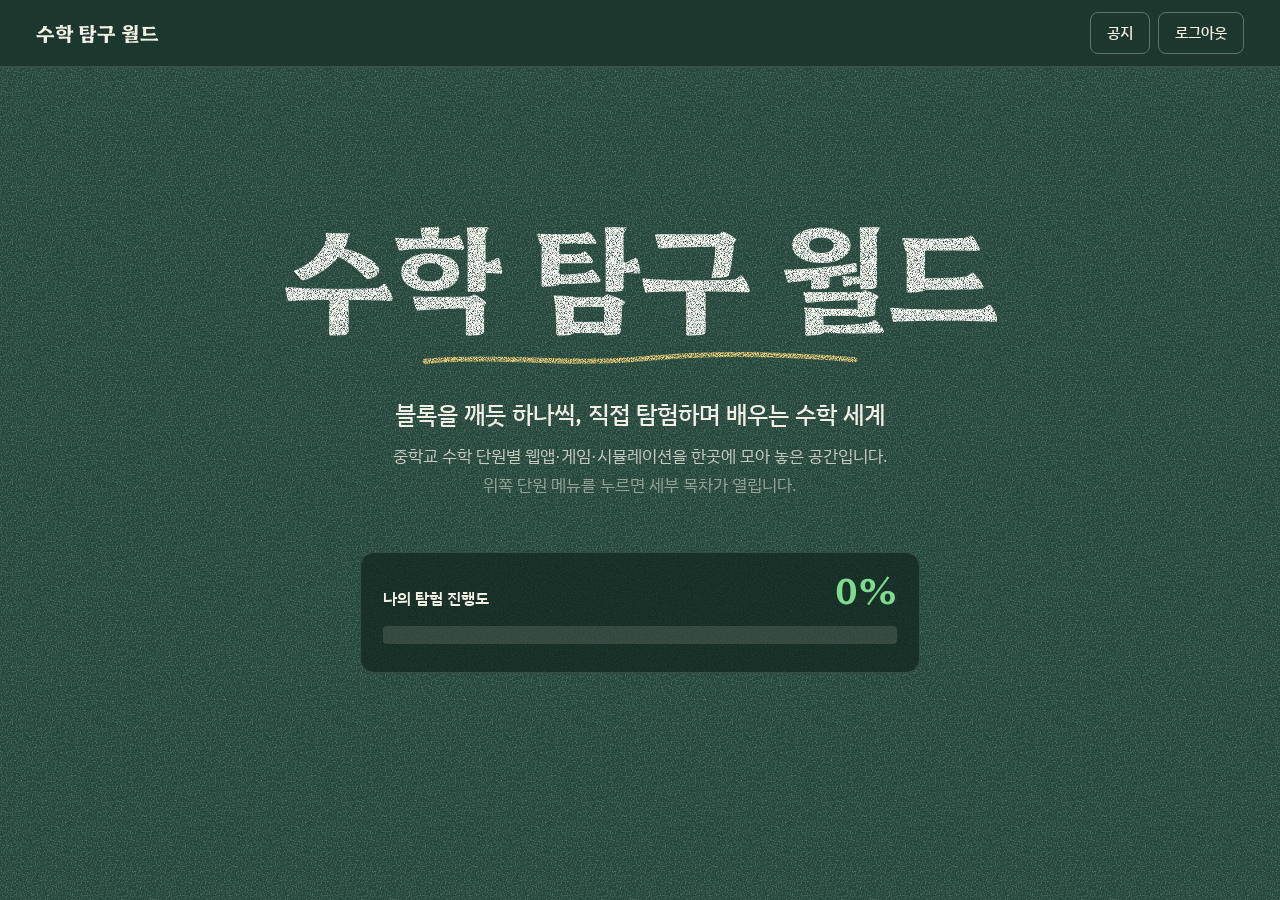
==== world.html @ f381d5e5 "Add files via upload" ====
<!DOCTYPE html>
<html lang="ko">
<head>
<meta charset="utf-8">
<meta name="viewport" content="width=device-width, initial-scale=1, viewport-fit=cover">
<meta name="theme-color" content="#1B372E">
<title>수학 탐구 월드</title>
<link rel="icon" href="data:image/svg+xml,%3Csvg xmlns='http://www.w3.org/2000/svg' viewBox='0 0 64 64'%3E%3Crect width='64' height='64' rx='12' fill='%2325473B'/%3E%3Ctext x='32' y='46' font-size='40' text-anchor='middle' fill='%23F2F0E6' font-family='Georgia,serif'%3E%CE%A3%3C/text%3E%3C/svg%3E">
<link rel="preconnect" href="https://fonts.googleapis.com">
<link rel="preconnect" href="https://fonts.gstatic.com" crossorigin>
<link rel="stylesheet" href="https://fonts.googleapis.com/css2?family=Caveat:wght@600&family=Hahmlet:wght@700&family=IBM+Plex+Sans+KR:wght@400;500;600&display=swap">
<link rel="stylesheet" href="style.css">
<script src="config.js"></script>
<script src="data.js"></script>
<script src="common.js"></script>
<script>if (!EMW.getSession()) location.replace('index.html');</script>
</head>
<body>
<div class="chalk-layer" id="chalkLayer" aria-hidden="true"></div>

<div class="top" id="top">
  <header class="topbar">
    <a class="brand" id="brand" href="world.html">수학 탐구 월드</a>
    <div class="topbar-tools">
      <div class="grade-switch" id="gradeSwitch" role="group" aria-label="학년 바꾸기" hidden>
        <button type="button" data-grade="1">1학년</button>
        <button type="button" data-grade="2">2학년</button>
        <button type="button" data-grade="3">3학년</button>
      </div>
      <span class="user-chip" id="userChip"></span>
      <button type="button" class="btn-line" id="noticeBtn">공지</button>
      <button type="button" class="btn-line" id="logoutBtn">로그아웃</button>
    </div>
  </header>
  <nav class="unit-nav" id="unitNav" aria-label="단원"></nav>
  <section class="unit-panel" id="unitPanel" aria-label="단원 활동" hidden></section>
</div>
<div class="scrim" id="scrim" hidden></div>

<main class="hero">
  <h1 class="chalk-title">수학 탐구 월드</h1>
  <svg class="chalk-underline" viewBox="0 0 520 28" aria-hidden="true" focusable="false">
    <defs>
      <filter id="chalkGrain" x="-2%" y="-80%" width="104%" height="260%">
        <feTurbulence type="fractalNoise" baseFrequency="0.9" numOctaves="2" seed="3" result="noise"/>
        <feColorMatrix in="noise" type="matrix" values="0 0 0 0 0  0 0 0 0 0  0 0 0 0 0  0 0 0 -2.6 1.9" result="mask"/>
        <feComposite in="SourceGraphic" in2="mask" operator="in"/>
      </filter>
    </defs>
    <path filter="url(#chalkGrain)" d="M6 17 C 92 9, 176 22, 262 14 S 432 8, 514 15"/>
  </svg>
  <p class="hero-lead">블록을 깨듯 하나씩, 직접 탐험하며 배우는 수학 세계</p>
  <p class="hero-text" id="heroText">중학교 수학 단원별 웹앱·게임·시뮬레이션을 한곳에 모아 놓은 공간입니다.</p>
  <p class="hero-text hero-hint">위쪽 단원 메뉴를 누르면 세부 목차가 열립니다.</p>

  <section class="progress" aria-labelledby="progressLabel">
    <div class="progress-head">
      <h2 class="progress-label" id="progressLabel">나의 탐험 진행도</h2>
      <span class="progress-pct" id="progressPct">0%</span>
    </div>
    <div class="progress-bar" id="progressBar" role="progressbar"
         aria-valuemin="0" aria-valuemax="100" aria-valuenow="0" aria-labelledby="progressLabel"></div>
    <p class="progress-note" id="progressNote"></p>
  </section>
</main>

<!-- 학생: 공지 -->
<div class="modal" id="noticeModal" hidden>
  <div class="modal-card" role="dialog" aria-modal="true" aria-labelledby="noticeModalTitle">
    <h2 class="modal-title" id="noticeModalTitle">공지사항</h2>
    <div class="modal-body" id="noticeList"></div>
    <button type="button" class="btn-primary" id="noticeOk">확인했어요</button>
  </div>
</div>

<!-- 선생님: 공지 관리 -->
<div class="modal" id="adminModal" hidden>
  <div class="modal-card modal-wide" role="dialog" aria-modal="true" aria-labelledby="adminModalTitle">
    <div class="modal-head">
      <h2 class="modal-title" id="adminModalTitle">공지 관리</h2>
      <button type="button" class="btn-line btn-small" id="adminClose">닫기</button>
    </div>
    <div class="modal-body">
      <form class="notice-form" id="noticeForm" novalidate>
        <div class="field">
          <label for="nTarget">보여 줄 학년</label>
          <select id="nTarget">
            <option value="0">전체 학년</option>
            <option value="1">1학년</option>
            <option value="2">2학년</option>
            <option value="3">3학년</option>
          </select>
        </div>
        <div class="field">
          <label for="nTitle">제목</label>
          <input id="nTitle" maxlength="100" autocomplete="off">
        </div>
        <div class="field">
          <label for="nContent">내용</label>
          <textarea id="nContent" rows="5" maxlength="3000"></textarea>
        </div>
        <p class="form-msg" id="adminMsg" role="status"></p>
        <button type="submit" class="btn-primary" id="nSubmit">공지 올리기</button>
      </form>
      <h3 class="admin-list-title">올린 공지</h3>
      <div id="adminList"></div>
    </div>
  </div>
</div>

<div class="toast" id="toast" role="status" hidden></div>
<div class="demo-banner" id="demoBanner" hidden></div>

<script>
(() => {
  const session = EMW.getSession();
  if (!session) return;

  const isTeacher = session.role === 'teacher';
  const DATA = typeof WORLD_DATA !== 'undefined' ? WORLD_DATA : null;
  const TARGET_LABEL = ['전체 학년', '1학년', '2학년', '3학년'];

  let grade = isTeacher ? EMW.getTeacherGrade() : (Number(session.grade) || 1);
  let used = new Set([].concat(session.used || [], EMW.getPending(session.id)));
  let notices = Array.isArray(session.notices) ? session.notices : [];
  let openIndex = -1;

  const $ = (id) => document.getElementById(id);
  const make = (tag, className, text) => {
    const n = document.createElement(tag);
    if (className) n.className = className;
    if (text != null) n.textContent = text;
    return n;
  };
  const els = {
    top: $('top'), brand: $('brand'), userChip: $('userChip'), gradeSwitch: $('gradeSwitch'),
    noticeBtn: $('noticeBtn'), logoutBtn: $('logoutBtn'), nav: $('unitNav'), panel: $('unitPanel'),
    scrim: $('scrim'), heroText: $('heroText'), progressLabel: $('progressLabel'),
    progressPct: $('progressPct'), progressBar: $('progressBar'), progressNote: $('progressNote'),
    noticeModal: $('noticeModal'), noticeList: $('noticeList'), noticeOk: $('noticeOk'),
    adminModal: $('adminModal'), adminClose: $('adminClose'), adminList: $('adminList'),
    noticeForm: $('noticeForm'), nTarget: $('nTarget'), nTitle: $('nTitle'),
    nContent: $('nContent'), nSubmit: $('nSubmit'), adminMsg: $('adminMsg'), toast: $('toast'),
  };

  EMW.drawChalk($('chalkLayer'));
  EMW.showDemoBanner($('demoBanner'));

  /* ---------- 데이터 ---------- */
  const units = () => (DATA && Array.isArray(DATA[grade]) ? DATA[grade] : []);
  const appsOf = (u) => (u && Array.isArray(u.apps) ? u.apps.filter((a) => a && a.id) : []);
  const allApps = () => units().reduce((list, u) => list.concat(appsOf(u)), []);
  const unitLabel = (i) => `${i + 1}단원`;

  function saveCache() {
    session.used = Array.from(used);
    session.notices = notices;
    EMW.setSession(session);
  }

  let toastTimer = 0;
  function toast(text) {
    els.toast.textContent = text;
    els.toast.hidden = false;
    clearTimeout(toastTimer);
    toastTimer = setTimeout(() => { els.toast.hidden = true; }, 4500);
  }

  function expire() {
    EMW.clearSession();
    location.replace('index.html?expired=1');
  }

  function measureTop() {
    document.documentElement.style.setProperty('--top-h', els.top.offsetHeight + 'px');
  }

  /* ---------- 상단 ---------- */
  function renderHeader() {
    const name = `중${grade} 수학 탐구 월드`;
    els.brand.textContent = name;
    document.title = name;
    els.heroText.textContent = `중학교 ${grade}학년 수학 단원별 웹앱·게임·시뮬레이션을 한곳에 모아 놓은 공간입니다.`;
    els.userChip.textContent = isTeacher ? '선생님' : session.id;
    els.noticeBtn.textContent = isTeacher ? '공지 관리' : '공지';
    els.gradeSwitch.hidden = !isTeacher;
    els.gradeSwitch.querySelectorAll('button').forEach((b) => {
      b.setAttribute('aria-pressed', String(Number(b.dataset.grade) === grade));
    });
  }

  function renderNav() {
    els.nav.textContent = '';
    units().forEach((u, i) => {
      const apps = appsOf(u);
      const done = apps.filter((a) => used.has(a.id)).length;
      const btn = make('button', 'unit-tab' + (i === openIndex ? ' is-open' : ''));
      btn.type = 'button';
      btn.dataset.index = String(i);
      btn.setAttribute('aria-expanded', String(i === openIndex));
      btn.setAttribute('aria-controls', 'unitPanel');
      if (u.name) btn.appendChild(make('span', 'unit-no', unitLabel(i)));
      btn.appendChild(make('span', 'unit-name', u.name || unitLabel(i)));

      let meta = '준비 중';
      let complete = false;
      if (apps.length && isTeacher) meta = `활동 ${apps.length}개`;
      else if (apps.length) {
        complete = done === apps.length;
        meta = complete ? `${apps.length}개 모두 완료` : `${apps.length}개 중 ${done}개`;
      }
      btn.appendChild(make('span', 'unit-meta' + (complete ? ' is-complete' : ''), meta));
      els.nav.appendChild(btn);
    });
  }

  /* ---------- 단원 패널 ---------- */
  function activityItem(app) {
    const li = make('li');
    const a = make('a', 'activity');
    a.href = app.url || '#';
    a.target = '_blank';
    a.rel = 'noopener';
    a.dataset.appId = app.id;
    if (app.type) a.appendChild(make('span', 'activity-type', app.type));
    a.appendChild(make('span', 'activity-title', app.title || '이름 없는 활동'));
    if (app.desc) a.appendChild(make('span', 'activity-desc', app.desc));
    const foot = make('span', 'activity-foot');
    foot.appendChild(make('span', 'activity-state'));
    foot.appendChild(make('span', 'activity-open', '↗'));
    foot.lastChild.setAttribute('aria-hidden', 'true');
    a.appendChild(foot);
    setActivityState(a, used.has(app.id));
    li.appendChild(a);
    return li;
  }

  function setActivityState(a, isUsed) {
    const on = isUsed && !isTeacher;
    a.classList.toggle('is-used', on);
    a.querySelector('.activity-state').textContent = on ? '✓ 해 봤어요' : '새 탭에서 열기';
  }

  function renderPanel() {
    const u = units()[openIndex];
    if (!u) { closePanel(); return; }
    els.panel.textContent = '';
    const inner = make('div', 'panel-inner');
    const head = make('div', 'panel-head');
    const titles = make('div');
    if (u.name) titles.appendChild(make('p', 'panel-no', unitLabel(openIndex)));
    titles.appendChild(make('h2', 'panel-title', u.name || unitLabel(openIndex)));
    head.appendChild(titles);
    const close = make('button', 'btn-line btn-small', '닫기');
    close.type = 'button';
    close.addEventListener('click', closePanel);
    head.appendChild(close);
    inner.appendChild(head);

    const apps = appsOf(u);
    if (apps.length) {
      const list = make('ul', 'activity-list');
      apps.forEach((app) => list.appendChild(activityItem(app)));
      inner.appendChild(list);
    } else {
      inner.appendChild(make('p', 'panel-empty', '이 단원의 활동은 준비하고 있어요.'));
    }
    els.panel.appendChild(inner);
  }

  function openPanel(i) {
    openIndex = i;
    renderPanel();
    els.panel.hidden = false;
    els.scrim.hidden = false;
    els.panel.classList.remove('is-entering');
    void els.panel.offsetWidth;
    els.panel.classList.add('is-entering');
    els.panel.scrollTop = 0;
    syncTabs();
    const tab = els.nav.querySelector(`[data-index="${i}"]`);
    if (tab && tab.scrollIntoView) tab.scrollIntoView({ block: 'nearest', inline: 'nearest' });
  }

  function closePanel() {
    openIndex = -1;
    els.panel.hidden = true;
    els.scrim.hidden = true;
    syncTabs();
  }

  function syncTabs() {
    els.nav.querySelectorAll('.unit-tab').forEach((b) => {
      const on = Number(b.dataset.index) === openIndex;
      b.classList.toggle('is-open', on);
      b.setAttribute('aria-expanded', String(on));
    });
  }

  els.nav.addEventListener('click', (e) => {
    const tab = e.target.closest('.unit-tab');
    if (!tab) return;
    const i = Number(tab.dataset.index);
    if (i === openIndex) closePanel();
    else openPanel(i);
  });
  els.scrim.addEventListener('click', closePanel);

  els.panel.addEventListener('click', (e) => {
    const a = e.target.closest('a.activity');
    if (!a) return;
    const href = a.getAttribute('href');
    if (!href || href === '#') { e.preventDefault(); toast('이 활동은 아직 주소가 없어요.'); return; }
    if (isTeacher) return;
    const id = a.dataset.appId;
    if (!id || used.has(id)) return;
    used.add(id);
    EMW.addPending(session.id, id);
    saveCache();
    setActivityState(a, true);   // 링크가 열리도록 카드는 그대로 두고 표시만 바꿔요
    renderNav();
    renderProgress();
    syncPending();
  });

  /* ---------- 진행도 ---------- */
  function renderProgress() {
    const apps = allApps();
    const total = apps.length;
    const done = isTeacher ? 0 : apps.filter((a) => used.has(a.id)).length;
    const pct = total ? Math.round((done / total) * 100) : 0;

    els.progressLabel.textContent = isTeacher ? `${grade}학년 활동` : '나의 탐험 진행도';
    els.progressPct.textContent = isTeacher ? `${total}개` : `${pct}%`;
    els.progressBar.setAttribute('aria-valuenow', String(pct));
    els.progressBar.setAttribute('aria-valuetext', `활동 ${total}개 중 ${done}개, ${pct}%`);

    let note;
    if (!total) note = '아직 등록된 활동이 없어요.';
    else if (isTeacher) note = '선생님 계정은 진행도를 기록하지 않아요.';
    else if (!done) note = `활동 ${total}개가 기다리고 있어요. 위쪽 단원 메뉴에서 시작해 보세요.`;
    else if (done === total) note = `활동 ${total}개를 모두 해 봤어요!`;
    else note = `활동 ${total}개 중 ${done}개를 해 봤어요.`;
    els.progressNote.textContent = note;

    renderBar(total, done, pct);
  }

  function renderBar(total, done, pct) {
    const bar = els.progressBar;
    const segmented = total > 0 && total <= 40;   // 활동이 40개 이하면 한 칸이 활동 하나
    bar.classList.toggle('is-segmented', segmented);

    let fresh = false;
    if (segmented) {
      if (bar.querySelectorAll('.seg').length !== total) {
        bar.textContent = '';
        for (let i = 0; i < total; i++) bar.appendChild(make('span', 'seg'));
        fresh = true;
      }
    } else if (!bar.querySelector('.fill')) {
      bar.textContent = '';
      bar.appendChild(make('span', 'fill'));
      fresh = true;
    }

    const apply = () => {
      if (segmented) {
        bar.querySelectorAll('.seg').forEach((s, i) => {
          s.style.transitionDelay = fresh ? `${i * 45}ms` : '0ms';
          s.classList.toggle('is-filled', i < done);
        });
      } else {
        bar.querySelector('.fill').style.width = pct + '%';
      }
    };
    if (fresh) requestAnimationFrame(() => requestAnimationFrame(apply));
    else apply();
  }

  /* ---------- 서버와 맞추기 ---------- */
  let syncing = false;
  async function syncPending() {
    if (isTeacher || syncing) return;
    const pending = EMW.getPending(session.id);
    if (!pending.length) return;
    syncing = true;
    const res = await EMW.api('markUsed', { id: session.id, token: session.token, appIds: pending });
    syncing = false;
    if (res.ok) {
      EMW.clearPending(session.id, pending);
      (res.used || []).forEach((x) => used.add(x));
      saveCache();
      if (EMW.getPending(session.id).length) syncPending();
    } else if (res.error === 'AUTH') {
      expire();
    } else {
      toast('진행도를 아직 저장하지 못했어요. 인터넷이 다시 연결되면 자동으로 저장해요.');
    }
  }

  async function refresh() {
    const res = await EMW.api('bootstrap', { id: session.id, token: session.token });
    if (res.ok) {
      used = new Set([].concat(res.used || [], EMW.getPending(session.id)));
      notices = res.notices || [];
      saveCache();
      renderAll();
      syncPending();
    } else if (res.error === 'AUTH') {
      expire();
    } else {
      toast(EMW.message(res.error));
    }
  }

  /* ---------- 공지 ---------- */
  function noticeItem(n, forTeacher) {
    const item = make('article', 'notice');
    const meta = make('p', 'notice-meta');
    meta.appendChild(make('span', null, n.date || ''));
    if (forTeacher) meta.appendChild(make('span', 'notice-target', TARGET_LABEL[Number(n.target) || 0]));
    item.appendChild(meta);
    item.appendChild(make('h3', 'notice-title', n.title || ''));
    if (n.content) item.appendChild(make('p', 'notice-content', n.content));
    if (forTeacher) {
      const del = make('button', 'btn-line btn-small btn-danger', '삭제');
      del.type = 'button';
      del.dataset.noticeId = n.id;
      item.appendChild(del);
    }
    return item;
  }

  function openModal(m) { m.hidden = false; }
  function closeModal(m) { m.hidden = true; }

  function openStudentNotices(auto) {
    const list = notices.filter((n) => !Number(n.target) || Number(n.target) === grade);
    if (auto && !list.length) return;
    els.noticeList.textContent = '';
    if (list.length) list.forEach((n) => els.noticeList.appendChild(noticeItem(n, false)));
    else els.noticeList.appendChild(make('p', 'modal-empty', '지금은 공지가 없어요.'));
    els.noticeList.scrollTop = 0;
    openModal(els.noticeModal);
    els.noticeOk.focus();
  }

  function renderAdminList() {
    els.adminList.textContent = '';
    if (!notices.length) {
      els.adminList.appendChild(make('p', 'modal-empty', '아직 올린 공지가 없어요.'));
      return;
    }
    notices.forEach((n) => els.adminList.appendChild(noticeItem(n, true)));
  }

  function setAdminMsg(text, kind) {
    els.adminMsg.textContent = text || '';
    els.adminMsg.className = 'form-msg' + (kind ? ' is-' + kind : '');
  }

  els.noticeBtn.addEventListener('click', () => {
    if (isTeacher) {
      setAdminMsg('');
      renderAdminList();
      openModal(els.adminModal);
    } else {
      openStudentNotices(false);
    }
  });
  els.noticeOk.addEventListener('click', () => closeModal(els.noticeModal));
  els.noticeModal.addEventListener('click', (e) => { if (e.target === els.noticeModal) closeModal(els.noticeModal); });
  els.adminClose.addEventListener('click', () => closeModal(els.adminModal));

  els.noticeForm.addEventListener('submit', async (e) => {
    e.preventDefault();
    const title = els.nTitle.value.trim();
    if (!title) { setAdminMsg(EMW.message('EMPTY_TITLE'), 'err'); els.nTitle.focus(); return; }
    els.nSubmit.disabled = true;
    els.nSubmit.textContent = '올리는 중…';
    const res = await EMW.api('addNotice', {
      id: session.id, token: session.token,
      target: Number(els.nTarget.value), title, content: els.nContent.value.trim(),
    });
    els.nSubmit.disabled = false;
    els.nSubmit.textContent = '공지 올리기';
    if (res.ok) {
      notices = res.notices || [];
      saveCache();
      els.noticeForm.reset();
      renderAdminList();
      setAdminMsg('공지를 올렸어요. 학생이 로그인하면 바로 보여요.', 'ok');
    } else if (res.error === 'AUTH' || res.error === 'FORBIDDEN') {
      expire();
    } else {
      setAdminMsg(EMW.message(res.error), 'err');
    }
  });

  els.adminList.addEventListener('click', async (e) => {
    const btn = e.target.closest('button[data-notice-id]');
    if (!btn || !confirm('이 공지를 삭제할까요?')) return;
    btn.disabled = true;
    const res = await EMW.api('deleteNotice', { id: session.id, token: session.token, noticeId: btn.dataset.noticeId });
    if (res.ok) {
      notices = res.notices || [];
      saveCache();
      renderAdminList();
      setAdminMsg('공지를 삭제했어요.', 'ok');
    } else if (res.error === 'AUTH' || res.error === 'FORBIDDEN') {
      expire();
    } else {
      btn.disabled = false;
      setAdminMsg(EMW.message(res.error), 'err');
    }
  });

  /* ---------- 학년 바꾸기(선생님), 로그아웃 ---------- */
  els.gradeSwitch.addEventListener('click', (e) => {
    const b = e.target.closest('button[data-grade]');
    if (!b) return;
    grade = Number(b.dataset.grade);
    EMW.setTeacherGrade(grade);
    closePanel();
    renderAll();
  });

  els.logoutBtn.addEventListener('click', () => {
    EMW.clearSession();
    location.replace('index.html');
  });

  document.addEventListener('keydown', (e) => {
    if (e.key !== 'Escape') return;
    if (!els.noticeModal.hidden) closeModal(els.noticeModal);
    else if (!els.adminModal.hidden) closeModal(els.adminModal);
    else if (openIndex >= 0) closePanel();
  });

  document.addEventListener('visibilitychange', () => {
    if (document.visibilityState === 'visible') syncPending();
  });

  /* ---------- 시작 ---------- */
  function renderAll() {
    renderHeader();
    renderNav();
    if (openIndex >= 0) renderPanel();
    renderProgress();
    measureTop();
  }

  renderAll();
  window.addEventListener('resize', measureTop);
  if (document.fonts && document.fonts.ready) document.fonts.ready.then(measureTop);

  if (!DATA) toast('data.js를 읽지 못했어요. 쉼표나 따옴표가 빠지지 않았는지 확인해 주세요.');

  if (EMW.takeFresh()) {
    if (!isTeacher) openStudentNotices(true);
    syncPending();
  } else {
    refresh();
  }
})();
</script>
</body>
</html>
---- style.css ----
/* ============================================================
   수학 탐구 월드 · 스타일
   ============================================================ */

:root {
  --board: #25473B;            /* 칠판 */
  --board-deep: #1B372E;       /* 상단 메뉴, 패널, 카드 */
  --board-line: rgba(242, 240, 230, 0.14);
  --board-line-strong: rgba(242, 240, 230, 0.32);
  --chalk: #F2F0E6;            /* 흰 분필 */
  --chalk-soft: rgba(242, 240, 230, 0.78);
  --chalk-faint: rgba(242, 240, 230, 0.52);
  --chalk-yellow: #F1D27A;     /* 노란 분필 */
  --chalk-green: #7EDC8F;      /* 진행도 */
  --chalk-red: #F4A794;
  --scrim: rgba(9, 22, 17, 0.62);

  --font-display: 'Hahmlet', 'Noto Serif KR', 'AppleMyungjo', serif;
  --font-ui: 'IBM Plex Sans KR', 'Apple SD Gothic Neo', 'Malgun Gothic', system-ui, sans-serif;
  --font-chalk: 'Caveat', 'Bradley Hand', 'Segoe Print', cursive;

  --pad-x: clamp(16px, 3vw, 36px);
  --top-h: 140px;

  /* 칠판의 분필 가루 */
  --board-dust: url("data:image/svg+xml,%3Csvg xmlns='http://www.w3.org/2000/svg' width='240' height='240'%3E%3Cfilter id='n'%3E%3CfeTurbulence type='fractalNoise' baseFrequency='0.8' numOctaves='3' stitchTiles='stitch'/%3E%3CfeColorMatrix values='0 0 0 0 1 0 0 0 0 1 0 0 0 0 1 0 0 0 0.55 -0.24'/%3E%3C/filter%3E%3Crect width='240' height='240' filter='url(%23n)'/%3E%3C/svg%3E");
  /* 분필 글씨의 거친 결 */
  --chalk-grain: url("data:image/svg+xml,%3Csvg xmlns='http://www.w3.org/2000/svg' width='260' height='260'%3E%3Cfilter id='g'%3E%3CfeTurbulence type='fractalNoise' baseFrequency='1.25' numOctaves='2' seed='4' stitchTiles='stitch'/%3E%3CfeColorMatrix values='0 0 0 0 0.95 0 0 0 0 0.94 0 0 0 0 0.9 0 0 0 -3.4 2.55'/%3E%3C/filter%3E%3Crect width='260' height='260' filter='url(%23g)'/%3E%3C/svg%3E");

  color-scheme: dark;
}

*, *::before, *::after { box-sizing: border-box; }

html { -webkit-text-size-adjust: 100%; }

body {
  margin: 0;
  min-height: 100vh;
  min-height: 100dvh;
  background-color: var(--board);
  color: var(--chalk);
  font-family: var(--font-ui);
  font-size: 16px;
  line-height: 1.6;
  -webkit-font-smoothing: antialiased;
  -webkit-tap-highlight-color: transparent;
  overflow-x: hidden;
}

button, input, select, textarea { font: inherit; color: inherit; }
button { cursor: pointer; }
[hidden] { display: none !important; }

:focus-visible {
  outline: 2px solid var(--chalk-yellow);
  outline-offset: 2px;
}

/* ---------- 칠판 배경 ---------- */
.chalk-layer {
  position: fixed;
  top: 0; right: 0; bottom: 0; left: 0;
  z-index: 0;
  overflow: hidden;
  pointer-events: none;
  background-image: var(--board-dust);
  background-size: 240px 240px;
}

.chalk-sym {
  position: absolute;
  font-family: var(--font-chalk);
  font-weight: 600;
  line-height: 1;
  white-space: nowrap;
  color: var(--chalk);
  opacity: var(--o, 0.2);
  text-shadow: 0 0 2px rgba(242, 240, 230, 0.55);
  transform: translate(-50%, -50%) rotate(var(--r, 0deg));
  animation: chalk-drift var(--dur, 20s) ease-in-out infinite alternate;
  will-change: transform;
}

@keyframes chalk-drift {
  0%   { transform: translate(-50%, -50%) translate(0, 0) rotate(var(--r)); }
  50%  { transform: translate(-50%, -50%) translate(calc(var(--dx) * 0.6), var(--dy)) rotate(calc(var(--r) + 5deg)); }
  100% { transform: translate(-50%, -50%) translate(var(--dx), calc(var(--dy) * -0.5)) rotate(calc(var(--r) - 4deg)); }
}

/* 분필로 쓴 제목 */
.chalk-title {
  margin: 0;
  font-family: var(--font-display);
  font-weight: 700;
  line-height: 1.08;
  letter-spacing: -0.02em;
  color: var(--chalk);
  word-break: keep-all;
}
@supports ((-webkit-background-clip: text) or (background-clip: text)) {
  .chalk-title {
    color: transparent;
    background-image: var(--chalk-grain);
    background-size: 260px 260px;
    -webkit-background-clip: text;
    background-clip: text;
  }
}

/* 분필 밑줄 */
.chalk-underline {
  display: block;
  width: min(440px, 64vw);
  height: auto;
  margin: 10px auto 0;
  overflow: visible;
}
.chalk-underline path {
  fill: none;
  stroke: var(--chalk-yellow);
  stroke-width: 6;
  stroke-linecap: round;
  stroke-dasharray: 560;
  stroke-dashoffset: 560;
  animation: chalk-draw 0.9s cubic-bezier(0.5, 0, 0.3, 1) 0.25s forwards;
}
@keyframes chalk-draw { to { stroke-dashoffset: 0; } }

/* ---------- 공통 버튼과 입력칸 ---------- */
.btn-line {
  display: inline-flex;
  align-items: center;
  justify-content: center;
  min-height: 42px;
  padding: 0 16px;
  border: 1px solid var(--board-line-strong);
  border-radius: 8px;
  background: transparent;
  color: var(--chalk);
  font-size: 15px;
  font-weight: 500;
  white-space: nowrap;
}
.btn-line:active { background: rgba(242, 240, 230, 0.1); }
.btn-small { min-height: 36px; padding: 0 12px; font-size: 14px; }
.btn-danger { color: var(--chalk-red); border-color: rgba(244, 167, 148, 0.45); }

.btn-primary {
  display: block;
  width: 100%;
  min-height: 50px;
  border: 0;
  border-radius: 10px;
  background: var(--chalk);
  color: var(--board-deep);
  font-size: 17px;
  font-weight: 600;
}
.btn-primary:active { background: #DCDACF; }
.btn-primary:disabled { opacity: 0.6; cursor: progress; }

.link-btn {
  padding: 8px 4px;
  border: 0;
  background: none;
  color: var(--chalk-soft);
  font-size: 14px;
  text-decoration: underline;
  text-underline-offset: 3px;
}

.field { display: grid; gap: 6px; margin-bottom: 16px; }
.field label { font-size: 14px; font-weight: 500; color: var(--chalk-soft); }
.field input, .field select, .field textarea {
  width: 100%;
  min-height: 50px;
  padding: 11px 14px;
  border: 1px solid rgba(242, 240, 230, 0.22);
  border-radius: 10px;
  background: rgba(8, 20, 15, 0.32);
  color: var(--chalk);
  font-size: 17px;                 /* 16px 이상이어야 아이패드에서 화면이 확대되지 않아요 */
  -webkit-appearance: none;
  appearance: none;
}
.field textarea { min-height: 120px; resize: vertical; line-height: 1.6; }
.field select {
  background-image: url("data:image/svg+xml,%3Csvg xmlns='http://www.w3.org/2000/svg' width='12' height='8'%3E%3Cpath d='M1 1l5 5 5-5' fill='none' stroke='%23F2F0E6' stroke-width='1.6'/%3E%3C/svg%3E");
  background-repeat: no-repeat;
  background-position: right 16px center;
  padding-right: 40px;
}
.field input:focus, .field select:focus, .field textarea:focus {
  outline: none;
  border-color: var(--chalk-yellow);
  box-shadow: 0 0 0 3px rgba(241, 210, 122, 0.22);
}
.field-hint { margin: 0; font-size: 14px; color: var(--chalk-faint); }
.field-hint.is-ok { color: var(--chalk-yellow); }
.field-hint.is-err { color: var(--chalk-red); }

.form-msg { min-height: 0; margin: 0 0 14px; font-size: 15px; line-height: 1.55; }
.form-msg:empty { display: none; }
.form-msg.is-err { color: var(--chalk-red); }
.form-msg.is-ok { color: var(--chalk-green); }

/* ============================================================
   로그인 화면
   ============================================================ */
.login {
  position: relative;
  z-index: 1;
  min-height: 100vh;
  min-height: 100dvh;
  display: flex;
  flex-direction: column;
  align-items: center;
  justify-content: center;
  padding: max(40px, env(safe-area-inset-top)) 20px max(56px, env(safe-area-inset-bottom));
  text-align: center;
}
.login .chalk-title { font-size: clamp(44px, 8vw, 84px); }
.login .chalk-underline { width: min(360px, 60vw); }
.login-lead {
  margin: 18px 0 0;
  font-size: clamp(16px, 2.2vw, 19px);
  color: var(--chalk-soft);
  word-break: keep-all;
}

.login-card {
  width: min(420px, 100%);
  margin-top: 32px;
  padding: 8px 24px 20px;
  border: 1px solid var(--board-line);
  border-radius: 16px;
  background: var(--board-deep);
  text-align: left;
}

.tabs {
  display: grid;
  grid-template-columns: 1fr 1fr;
  margin: 0 -8px 22px;
  border-bottom: 1px solid var(--board-line);
}
.tabs button {
  min-height: 52px;
  border: 0;
  border-bottom: 3px solid transparent;
  margin-bottom: -1px;
  background: none;
  color: var(--chalk-faint);
  font-size: 16px;
  font-weight: 600;
}
.tabs button[aria-selected="true"] { color: var(--chalk); border-bottom-color: var(--chalk-yellow); }
.tabs.is-single { grid-template-columns: 1fr; }

.login-foot {
  display: flex;
  flex-wrap: wrap;
  align-items: center;
  justify-content: space-between;
  gap: 4px 12px;
  margin-top: 14px;
  font-size: 14px;
  color: var(--chalk-faint);
}
.login-foot p { margin: 0; }

/* ============================================================
   탐구 월드 화면
   ============================================================ */
.top {
  position: sticky;
  top: 0;
  z-index: 10;
  background: var(--board-deep);
  border-bottom: 1px solid var(--board-line);
  padding-top: env(safe-area-inset-top, 0px);
}

.topbar {
  display: flex;
  align-items: center;
  justify-content: space-between;
  gap: 12px;
  padding: 12px var(--pad-x);
  border-bottom: 1px solid var(--board-line);
}
.brand {
  font-family: var(--font-display);
  font-size: 20px;
  font-weight: 700;
  letter-spacing: -0.01em;
  color: var(--chalk);
  text-decoration: none;
  white-space: nowrap;
}
.topbar-tools { display: flex; align-items: center; gap: 8px; }
.user-chip {
  padding: 0 4px 0 8px;
  font-size: 15px;
  font-variant-numeric: tabular-nums;
  color: var(--chalk-soft);
  white-space: nowrap;
}

.grade-switch {
  display: inline-flex;
  margin-right: 6px;
  border: 1px solid var(--board-line-strong);
  border-radius: 8px;
  overflow: hidden;
}
.grade-switch button {
  min-height: 40px;
  padding: 0 12px;
  border: 0;
  background: none;
  color: var(--chalk-faint);
  font-size: 14px;
  font-weight: 600;
}
.grade-switch button + button { border-left: 1px solid var(--board-line); }
.grade-switch button[aria-pressed="true"] { background: var(--chalk); color: var(--board-deep); }

/* 단원 메뉴 */
.unit-nav {
  display: flex;
  overflow-x: auto;
  scrollbar-width: none;
  padding: 0 calc(var(--pad-x) - 12px);
}
.unit-nav::-webkit-scrollbar { display: none; }

.unit-tab {
  flex: 1 1 0;
  min-width: 112px;
  display: grid;
  align-content: start;
  gap: 1px;
  min-height: 74px;
  padding: 12px 12px 13px;
  border: 0;
  border-bottom: 3px solid transparent;
  background: none;
  color: var(--chalk);
  text-align: left;
}
.unit-tab + .unit-tab { box-shadow: inset 1px 0 0 var(--board-line); }
.unit-no { font-size: 13px; color: var(--chalk-faint); }
.unit-name {
  font-size: 16px;
  font-weight: 600;
  line-height: 1.35;
  word-break: keep-all;
}
.unit-meta { font-size: 13px; color: var(--chalk-faint); font-variant-numeric: tabular-nums; }
.unit-meta.is-complete { color: var(--chalk-green); }
.unit-tab:active { background: rgba(242, 240, 230, 0.06); }
.unit-tab.is-open { border-bottom-color: var(--chalk-yellow); background: rgba(242, 240, 230, 0.06); }
.unit-tab.is-open .unit-no { color: var(--chalk-yellow); }

/* 단원을 누르면 열리는 패널 */
.unit-panel {
  position: absolute;
  top: 100%;
  left: 0;
  right: 0;
  max-height: calc(100vh - var(--top-h) - 20px);
  max-height: calc(100dvh - var(--top-h) - 20px);
  overflow-y: auto;
  -webkit-overflow-scrolling: touch;
  overscroll-behavior: contain;
  background: var(--board-deep);
  border-bottom: 1px solid var(--board-line-strong);
}
.unit-panel.is-entering { animation: panel-in 0.22s ease-out; }
@keyframes panel-in {
  from { opacity: 0; transform: translateY(-6px); }
  to   { opacity: 1; transform: none; }
}

.panel-inner {
  max-width: 1180px;
  margin: 0 auto;
  padding: 22px var(--pad-x) 28px;
}
.panel-head {
  display: flex;
  align-items: flex-start;
  justify-content: space-between;
  gap: 16px;
  margin-bottom: 18px;
}
.panel-no { margin: 0 0 2px; font-size: 14px; color: var(--chalk-yellow); }
.panel-title {
  margin: 0;
  font-family: var(--font-display);
  font-size: 26px;
  font-weight: 700;
  line-height: 1.25;
  word-break: keep-all;
}
.panel-empty {
  margin: 0;
  padding: 28px 0 8px;
  font-size: 16px;
  color: var(--chalk-faint);
}

.activity-list {
  display: grid;
  grid-template-columns: repeat(auto-fill, minmax(280px, 1fr));
  gap: 12px;
  margin: 0;
  padding: 0;
  list-style: none;
}
.activity {
  display: flex;
  flex-direction: column;
  height: 100%;
  min-height: 136px;
  padding: 16px 18px 14px;
  border: 1px solid var(--board-line);
  border-radius: 12px;
  background: rgba(242, 240, 230, 0.035);
  color: var(--chalk);
  text-decoration: none;
}
.activity:active { background: rgba(242, 240, 230, 0.09); }
.activity-type { font-size: 13px; font-weight: 500; color: var(--chalk-yellow); }
.activity-title {
  margin-top: 2px;
  font-size: 18px;
  font-weight: 600;
  line-height: 1.4;
  word-break: keep-all;
}
.activity-desc {
  margin-top: 4px;
  font-size: 14px;
  line-height: 1.55;
  color: var(--chalk-soft);
  display: -webkit-box;
  -webkit-line-clamp: 2;
  -webkit-box-orient: vertical;
  overflow: hidden;
}
.activity-foot {
  display: flex;
  align-items: center;
  justify-content: space-between;
  gap: 8px;
  margin-top: auto;
  padding-top: 12px;
  font-size: 14px;
  color: var(--chalk-faint);
}
.activity-open { font-size: 17px; line-height: 1; }
.activity.is-used { border-color: rgba(126, 220, 143, 0.38); }
.activity.is-used .activity-state { color: var(--chalk-green); font-weight: 500; }

.scrim {
  position: fixed;
  top: 0; right: 0; bottom: 0; left: 0;
  z-index: 5;
  background: var(--scrim);
}

/* 가운데 소개 */
.hero {
  position: relative;
  z-index: 1;
  display: flex;
  flex-direction: column;
  align-items: center;
  justify-content: center;
  min-height: calc(100vh - var(--top-h));
  min-height: calc(100dvh - var(--top-h));
  padding: 48px 20px max(64px, env(safe-area-inset-bottom));
  text-align: center;
}
.hero .chalk-title { font-size: clamp(54px, 9.5vw, 120px); }
.hero-lead {
  margin: 26px 0 10px;
  text-wrap: balance;
  font-size: clamp(18px, 2.5vw, 24px);
  font-weight: 500;
  line-height: 1.5;
  word-break: keep-all;
}
.hero-text {
  max-width: 36em;
  text-wrap: balance;
  margin: 0;
  font-size: clamp(15px, 1.8vw, 17px);
  line-height: 1.7;
  color: var(--chalk-soft);
  word-break: keep-all;
}
.hero-hint { color: var(--chalk-faint); }

/* 진행도 */
.progress {
  width: min(560px, 100%);
  margin-top: 52px;
  padding: 20px 22px 18px;
  border: 1px solid var(--board-line);
  border-radius: 14px;
  background: rgba(17, 38, 30, 0.72);
  text-align: left;
}
.progress-head {
  display: flex;
  align-items: baseline;
  justify-content: space-between;
  gap: 12px;
}
.progress-label { margin: 0; font-size: 16px; font-weight: 600; }
.progress-pct {
  font-family: var(--font-display);
  font-size: 34px;
  font-weight: 700;
  line-height: 1;
  color: var(--chalk-green);
  font-variant-numeric: tabular-nums;
}
.progress-bar {
  position: relative;
  display: flex;
  gap: 4px;
  height: 18px;
  margin: 14px 0 10px;
}
.progress-bar .seg {
  flex: 1 1 0;
  border-radius: 3px;
  background: rgba(242, 240, 230, 0.13);
  transition: background-color 0.35s ease;
}
.progress-bar .seg.is-filled { background: var(--chalk-green); }
.progress-bar:not(.is-segmented) {
  border-radius: 4px;
  background: rgba(242, 240, 230, 0.13);
  overflow: hidden;
}
.progress-bar .fill {
  display: block;
  height: 100%;
  width: 0;
  background: var(--chalk-green);
  transition: width 0.6s ease;
}
.progress-note { margin: 0; font-size: 15px; color: var(--chalk-soft); }

/* ---------- 공지 창 ---------- */
.modal {
  position: fixed;
  top: 0; right: 0; bottom: 0; left: 0;
  z-index: 20;
  display: flex;
  align-items: center;
  justify-content: center;
  padding: 20px;
  background: var(--scrim);
}
.modal-card {
  display: flex;
  flex-direction: column;
  width: min(560px, 100%);
  max-height: 86vh;
  max-height: 86dvh;
  padding: 24px 24px 20px;
  border: 1px solid var(--board-line-strong);
  border-radius: 16px;
  background: var(--board-deep);
  animation: panel-in 0.22s ease-out;
}
.modal-wide { width: min(680px, 100%); }
.modal-head {
  display: flex;
  align-items: center;
  justify-content: space-between;
  gap: 12px;
}
.modal-title {
  margin: 0;
  font-family: var(--font-display);
  font-size: 26px;
  font-weight: 700;
}
.modal-body {
  flex: 1 1 auto;
  min-height: 0;
  margin: 14px -24px 18px;
  padding: 0 24px;
  overflow-y: auto;
  -webkit-overflow-scrolling: touch;
}
.modal-empty { margin: 8px 0; color: var(--chalk-faint); }

.notice { padding: 16px 0; border-top: 1px solid var(--board-line); }
.notice:first-child { border-top: 0; padding-top: 4px; }
.notice-meta {
  display: flex;
  align-items: center;
  gap: 8px;
  margin: 0 0 2px;
  font-size: 13px;
  color: var(--chalk-faint);
  font-variant-numeric: tabular-nums;
}
.notice-target {
  padding: 1px 8px;
  border: 1px solid var(--board-line-strong);
  border-radius: 999px;
  font-size: 12px;
  color: var(--chalk-soft);
}
.notice-title { margin: 0; font-size: 18px; font-weight: 600; line-height: 1.45; word-break: keep-all; }
.notice-content {
  margin: 6px 0 0;
  font-size: 15px;
  line-height: 1.75;
  color: var(--chalk-soft);
  white-space: pre-wrap;
  word-break: keep-all;
  overflow-wrap: anywhere;
}
.notice .btn-danger { margin-top: 10px; }

.notice-form { padding-bottom: 8px; }
.admin-list-title {
  margin: 18px 0 6px;
  padding-top: 18px;
  border-top: 1px solid var(--board-line-strong);
  font-size: 16px;
  font-weight: 600;
}

/* ---------- 알림 ---------- */
.toast {
  position: fixed;
  left: 50%;
  bottom: max(20px, env(safe-area-inset-bottom));
  z-index: 30;
  width: max-content;
  max-width: calc(100% - 32px);
  padding: 12px 18px;
  border-radius: 10px;
  background: var(--chalk);
  color: var(--board-deep);
  font-size: 15px;
  font-weight: 500;
  transform: translateX(-50%);
}

.demo-banner {
  position: fixed;
  left: 50%;
  bottom: max(12px, env(safe-area-inset-bottom));
  z-index: 25;
  width: max-content;
  max-width: calc(100% - 24px);
  padding: 8px 14px;
  border-radius: 8px;
  background: var(--chalk-yellow);
  color: #2A2A1C;
  font-size: 13px;
  line-height: 1.5;
  text-align: center;
  transform: translateX(-50%);
}

/* ---------- 마우스가 있는 기기에서만 ---------- */
@media (hover: hover) {
  .btn-line:hover { background: rgba(242, 240, 230, 0.08); }
  .unit-tab:hover { background: rgba(242, 240, 230, 0.05); }
  .activity:hover { border-color: var(--board-line-strong); background: rgba(242, 240, 230, 0.06); }
  .link-btn:hover { color: var(--chalk); }
}

/* ---------- 좁은 화면 (세로 휴대폰 등) ---------- */
@media (max-width: 640px) {
  .brand { font-size: 17px; }
  .user-chip { display: none; }
  .topbar-tools { gap: 6px; }
  .btn-line { padding: 0 12px; font-size: 14px; }
  .grade-switch button { padding: 0 9px; }
  .unit-tab { flex: 0 0 120px; }
  .progress { margin-top: 40px; padding: 18px; }
  .progress-pct { font-size: 28px; }
  .activity-list { grid-template-columns: 1fr; }
}

/* ---------- 움직임 줄이기 설정을 켠 기기 ---------- */
@media (prefers-reduced-motion: reduce) {
  .chalk-sym { animation: none; }
  .chalk-underline path { animation: none; stroke-dashoffset: 0; }
  .unit-panel.is-entering, .modal-card { animation: none; }
  .progress-bar .seg, .progress-bar .fill { transition: none; }
}
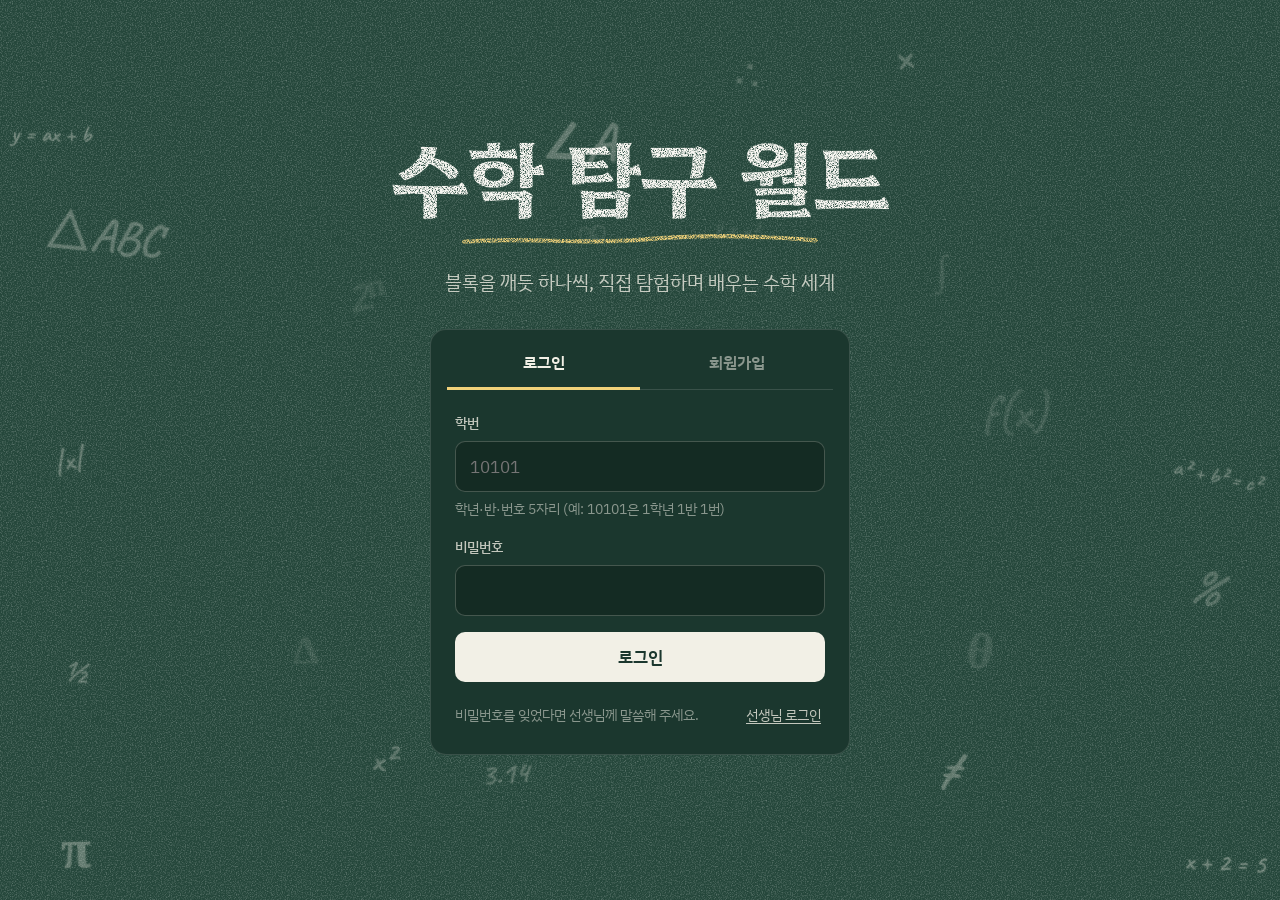
==== commit b0ea7d62: "Add files via upload" ====
--- a/world.html
+++ b/world.html
@@ -9,10 +9,10 @@
 <link rel="preconnect" href="https://fonts.googleapis.com">
 <link rel="preconnect" href="https://fonts.gstatic.com" crossorigin>
 <link rel="stylesheet" href="https://fonts.googleapis.com/css2?family=Caveat:wght@600&family=Hahmlet:wght@700&family=IBM+Plex+Sans+KR:wght@400;500;600&display=swap">
-<link rel="stylesheet" href="style.css">
-<script src="config.js"></script>
-<script src="data.js"></script>
-<script src="common.js"></script>
+<link rel="stylesheet" href="css/style.css">
+<script src="js/config.js"></script>
+<script src="js/data.js"></script>
+<script src="js/common.js"></script>
 <script>if (!EMW.getSession()) location.replace('index.html');</script>
 </head>
 <body>
--- a/css/style.css
+++ b/css/style.css
@@ -0,0 +1,707 @@
+/* ============================================================
+   수학 탐구 월드 · 스타일
+   ============================================================ */
+
+:root {
+  --board: #25473B;            /* 칠판 */
+  --board-deep: #1B372E;       /* 상단 메뉴, 패널, 카드 */
+  --board-line: rgba(242, 240, 230, 0.14);
+  --board-line-strong: rgba(242, 240, 230, 0.32);
+  --chalk: #F2F0E6;            /* 흰 분필 */
+  --chalk-soft: rgba(242, 240, 230, 0.78);
+  --chalk-faint: rgba(242, 240, 230, 0.52);
+  --chalk-yellow: #F1D27A;     /* 노란 분필 */
+  --chalk-green: #7EDC8F;      /* 진행도 */
+  --chalk-red: #F4A794;
+  --scrim: rgba(9, 22, 17, 0.62);
+
+  --font-display: 'Hahmlet', 'Noto Serif KR', 'AppleMyungjo', serif;
+  --font-ui: 'IBM Plex Sans KR', 'Apple SD Gothic Neo', 'Malgun Gothic', system-ui, sans-serif;
+  --font-chalk: 'Caveat', 'Bradley Hand', 'Segoe Print', cursive;
+
+  --pad-x: clamp(16px, 3vw, 36px);
+  --top-h: 140px;
+
+  /* 칠판의 분필 가루 */
+  --board-dust: url("data:image/svg+xml,%3Csvg xmlns='http://www.w3.org/2000/svg' width='240' height='240'%3E%3Cfilter id='n'%3E%3CfeTurbulence type='fractalNoise' baseFrequency='0.8' numOctaves='3' stitchTiles='stitch'/%3E%3CfeColorMatrix values='0 0 0 0 1 0 0 0 0 1 0 0 0 0 1 0 0 0 0.55 -0.24'/%3E%3C/filter%3E%3Crect width='240' height='240' filter='url(%23n)'/%3E%3C/svg%3E");
+  /* 분필 글씨의 거친 결 */
+  --chalk-grain: url("data:image/svg+xml,%3Csvg xmlns='http://www.w3.org/2000/svg' width='260' height='260'%3E%3Cfilter id='g'%3E%3CfeTurbulence type='fractalNoise' baseFrequency='1.25' numOctaves='2' seed='4' stitchTiles='stitch'/%3E%3CfeColorMatrix values='0 0 0 0 0.95 0 0 0 0 0.94 0 0 0 0 0.9 0 0 0 -3.4 2.55'/%3E%3C/filter%3E%3Crect width='260' height='260' filter='url(%23g)'/%3E%3C/svg%3E");
+
+  color-scheme: dark;
+}
+
+*, *::before, *::after { box-sizing: border-box; }
+
+html { -webkit-text-size-adjust: 100%; }
+
+body {
+  margin: 0;
+  min-height: 100vh;
+  min-height: 100dvh;
+  background-color: var(--board);
+  color: var(--chalk);
+  font-family: var(--font-ui);
+  font-size: 16px;
+  line-height: 1.6;
+  -webkit-font-smoothing: antialiased;
+  -webkit-tap-highlight-color: transparent;
+  overflow-x: hidden;
+}
+
+button, input, select, textarea { font: inherit; color: inherit; }
+button { cursor: pointer; }
+[hidden] { display: none !important; }
+
+:focus-visible {
+  outline: 2px solid var(--chalk-yellow);
+  outline-offset: 2px;
+}
+
+/* ---------- 칠판 배경 ---------- */
+.chalk-layer {
+  position: fixed;
+  top: 0; right: 0; bottom: 0; left: 0;
+  z-index: 0;
+  overflow: hidden;
+  pointer-events: none;
+  background-image: var(--board-dust);
+  background-size: 240px 240px;
+}
+
+.chalk-sym {
+  position: absolute;
+  font-family: var(--font-chalk);
+  font-weight: 600;
+  line-height: 1;
+  white-space: nowrap;
+  color: var(--chalk);
+  opacity: var(--o, 0.2);
+  text-shadow: 0 0 2px rgba(242, 240, 230, 0.55);
+  transform: translate(-50%, -50%) rotate(var(--r, 0deg));
+  animation: chalk-drift var(--dur, 20s) ease-in-out infinite alternate;
+  will-change: transform;
+}
+
+@keyframes chalk-drift {
+  0%   { transform: translate(-50%, -50%) translate(0, 0) rotate(var(--r)); }
+  50%  { transform: translate(-50%, -50%) translate(calc(var(--dx) * 0.6), var(--dy)) rotate(calc(var(--r) + 5deg)); }
+  100% { transform: translate(-50%, -50%) translate(var(--dx), calc(var(--dy) * -0.5)) rotate(calc(var(--r) - 4deg)); }
+}
+
+/* 분필로 쓴 제목 */
+.chalk-title {
+  margin: 0;
+  font-family: var(--font-display);
+  font-weight: 700;
+  line-height: 1.08;
+  letter-spacing: -0.02em;
+  color: var(--chalk);
+  word-break: keep-all;
+}
+@supports ((-webkit-background-clip: text) or (background-clip: text)) {
+  .chalk-title {
+    color: transparent;
+    background-image: var(--chalk-grain);
+    background-size: 260px 260px;
+    -webkit-background-clip: text;
+    background-clip: text;
+  }
+}
+
+/* 분필 밑줄 */
+.chalk-underline {
+  display: block;
+  width: min(440px, 64vw);
+  height: auto;
+  margin: 10px auto 0;
+  overflow: visible;
+}
+.chalk-underline path {
+  fill: none;
+  stroke: var(--chalk-yellow);
+  stroke-width: 6;
+  stroke-linecap: round;
+  stroke-dasharray: 560;
+  stroke-dashoffset: 560;
+  animation: chalk-draw 0.9s cubic-bezier(0.5, 0, 0.3, 1) 0.25s forwards;
+}
+@keyframes chalk-draw { to { stroke-dashoffset: 0; } }
+
+/* ---------- 공통 버튼과 입력칸 ---------- */
+.btn-line {
+  display: inline-flex;
+  align-items: center;
+  justify-content: center;
+  min-height: 42px;
+  padding: 0 16px;
+  border: 1px solid var(--board-line-strong);
+  border-radius: 8px;
+  background: transparent;
+  color: var(--chalk);
+  font-size: 15px;
+  font-weight: 500;
+  white-space: nowrap;
+}
+.btn-line:active { background: rgba(242, 240, 230, 0.1); }
+.btn-small { min-height: 36px; padding: 0 12px; font-size: 14px; }
+.btn-danger { color: var(--chalk-red); border-color: rgba(244, 167, 148, 0.45); }
+
+.btn-primary {
+  display: block;
+  width: 100%;
+  min-height: 50px;
+  border: 0;
+  border-radius: 10px;
+  background: var(--chalk);
+  color: var(--board-deep);
+  font-size: 17px;
+  font-weight: 600;
+}
+.btn-primary:active { background: #DCDACF; }
+.btn-primary:disabled { opacity: 0.6; cursor: progress; }
+
+.link-btn {
+  padding: 8px 4px;
+  border: 0;
+  background: none;
+  color: var(--chalk-soft);
+  font-size: 14px;
+  text-decoration: underline;
+  text-underline-offset: 3px;
+}
+
+.field { display: grid; gap: 6px; margin-bottom: 16px; }
+.field label { font-size: 14px; font-weight: 500; color: var(--chalk-soft); }
+.field input, .field select, .field textarea {
+  width: 100%;
+  min-height: 50px;
+  padding: 11px 14px;
+  border: 1px solid rgba(242, 240, 230, 0.22);
+  border-radius: 10px;
+  background: rgba(8, 20, 15, 0.32);
+  color: var(--chalk);
+  font-size: 17px;                 /* 16px 이상이어야 아이패드에서 화면이 확대되지 않아요 */
+  -webkit-appearance: none;
+  appearance: none;
+}
+.field textarea { min-height: 120px; resize: vertical; line-height: 1.6; }
+.field select {
+  background-image: url("data:image/svg+xml,%3Csvg xmlns='http://www.w3.org/2000/svg' width='12' height='8'%3E%3Cpath d='M1 1l5 5 5-5' fill='none' stroke='%23F2F0E6' stroke-width='1.6'/%3E%3C/svg%3E");
+  background-repeat: no-repeat;
+  background-position: right 16px center;
+  padding-right: 40px;
+}
+.field input:focus, .field select:focus, .field textarea:focus {
+  outline: none;
+  border-color: var(--chalk-yellow);
+  box-shadow: 0 0 0 3px rgba(241, 210, 122, 0.22);
+}
+.field-hint { margin: 0; font-size: 14px; color: var(--chalk-faint); }
+.field-hint.is-ok { color: var(--chalk-yellow); }
+.field-hint.is-err { color: var(--chalk-red); }
+
+.form-msg { min-height: 0; margin: 0 0 14px; font-size: 15px; line-height: 1.55; }
+.form-msg:empty { display: none; }
+.form-msg.is-err { color: var(--chalk-red); }
+.form-msg.is-ok { color: var(--chalk-green); }
+
+/* ============================================================
+   로그인 화면
+   ============================================================ */
+.login {
+  position: relative;
+  z-index: 1;
+  min-height: 100vh;
+  min-height: 100dvh;
+  display: flex;
+  flex-direction: column;
+  align-items: center;
+  justify-content: center;
+  padding: max(40px, env(safe-area-inset-top)) 20px max(56px, env(safe-area-inset-bottom));
+  text-align: center;
+}
+.login .chalk-title { font-size: clamp(44px, 8vw, 84px); }
+.login .chalk-underline { width: min(360px, 60vw); }
+.login-lead {
+  margin: 18px 0 0;
+  font-size: clamp(16px, 2.2vw, 19px);
+  color: var(--chalk-soft);
+  word-break: keep-all;
+}
+
+.login-card {
+  width: min(420px, 100%);
+  margin-top: 32px;
+  padding: 8px 24px 20px;
+  border: 1px solid var(--board-line);
+  border-radius: 16px;
+  background: var(--board-deep);
+  text-align: left;
+}
+
+.tabs {
+  display: grid;
+  grid-template-columns: 1fr 1fr;
+  margin: 0 -8px 22px;
+  border-bottom: 1px solid var(--board-line);
+}
+.tabs button {
+  min-height: 52px;
+  border: 0;
+  border-bottom: 3px solid transparent;
+  margin-bottom: -1px;
+  background: none;
+  color: var(--chalk-faint);
+  font-size: 16px;
+  font-weight: 600;
+}
+.tabs button[aria-selected="true"] { color: var(--chalk); border-bottom-color: var(--chalk-yellow); }
+.tabs.is-single { grid-template-columns: 1fr; }
+
+.login-foot {
+  display: flex;
+  flex-wrap: wrap;
+  align-items: center;
+  justify-content: space-between;
+  gap: 4px 12px;
+  margin-top: 14px;
+  font-size: 14px;
+  color: var(--chalk-faint);
+}
+.login-foot p { margin: 0; }
+
+/* ============================================================
+   탐구 월드 화면
+   ============================================================ */
+.top {
+  position: sticky;
+  top: 0;
+  z-index: 10;
+  background: var(--board-deep);
+  border-bottom: 1px solid var(--board-line);
+  padding-top: env(safe-area-inset-top, 0px);
+}
+
+.topbar {
+  display: flex;
+  align-items: center;
+  justify-content: space-between;
+  gap: 12px;
+  padding: 12px var(--pad-x);
+  border-bottom: 1px solid var(--board-line);
+}
+.brand {
+  font-family: var(--font-display);
+  font-size: 20px;
+  font-weight: 700;
+  letter-spacing: -0.01em;
+  color: var(--chalk);
+  text-decoration: none;
+  white-space: nowrap;
+}
+.topbar-tools { display: flex; align-items: center; gap: 8px; }
+.user-chip {
+  padding: 0 4px 0 8px;
+  font-size: 15px;
+  font-variant-numeric: tabular-nums;
+  color: var(--chalk-soft);
+  white-space: nowrap;
+}
+
+.grade-switch {
+  display: inline-flex;
+  margin-right: 6px;
+  border: 1px solid var(--board-line-strong);
+  border-radius: 8px;
+  overflow: hidden;
+}
+.grade-switch button {
+  min-height: 40px;
+  padding: 0 12px;
+  border: 0;
+  background: none;
+  color: var(--chalk-faint);
+  font-size: 14px;
+  font-weight: 600;
+}
+.grade-switch button + button { border-left: 1px solid var(--board-line); }
+.grade-switch button[aria-pressed="true"] { background: var(--chalk); color: var(--board-deep); }
+
+/* 단원 메뉴 */
+.unit-nav {
+  display: flex;
+  overflow-x: auto;
+  scrollbar-width: none;
+  padding: 0 calc(var(--pad-x) - 12px);
+}
+.unit-nav::-webkit-scrollbar { display: none; }
+
+.unit-tab {
+  flex: 1 1 0;
+  min-width: 112px;
+  display: grid;
+  align-content: start;
+  gap: 1px;
+  min-height: 74px;
+  padding: 12px 12px 13px;
+  border: 0;
+  border-bottom: 3px solid transparent;
+  background: none;
+  color: var(--chalk);
+  text-align: left;
+}
+.unit-tab + .unit-tab { box-shadow: inset 1px 0 0 var(--board-line); }
+.unit-no { font-size: 13px; color: var(--chalk-faint); }
+.unit-name {
+  font-size: 16px;
+  font-weight: 600;
+  line-height: 1.35;
+  word-break: keep-all;
+}
+.unit-meta { font-size: 13px; color: var(--chalk-faint); font-variant-numeric: tabular-nums; }
+.unit-meta.is-complete { color: var(--chalk-green); }
+.unit-tab:active { background: rgba(242, 240, 230, 0.06); }
+.unit-tab.is-open { border-bottom-color: var(--chalk-yellow); background: rgba(242, 240, 230, 0.06); }
+.unit-tab.is-open .unit-no { color: var(--chalk-yellow); }
+
+/* 단원을 누르면 열리는 패널 */
+.unit-panel {
+  position: absolute;
+  top: 100%;
+  left: 0;
+  right: 0;
+  max-height: calc(100vh - var(--top-h) - 20px);
+  max-height: calc(100dvh - var(--top-h) - 20px);
+  overflow-y: auto;
+  -webkit-overflow-scrolling: touch;
+  overscroll-behavior: contain;
+  background: var(--board-deep);
+  border-bottom: 1px solid var(--board-line-strong);
+}
+.unit-panel.is-entering { animation: panel-in 0.22s ease-out; }
+@keyframes panel-in {
+  from { opacity: 0; transform: translateY(-6px); }
+  to   { opacity: 1; transform: none; }
+}
+
+.panel-inner {
+  max-width: 1180px;
+  margin: 0 auto;
+  padding: 22px var(--pad-x) 28px;
+}
+.panel-head {
+  display: flex;
+  align-items: flex-start;
+  justify-content: space-between;
+  gap: 16px;
+  margin-bottom: 18px;
+}
+.panel-no { margin: 0 0 2px; font-size: 14px; color: var(--chalk-yellow); }
+.panel-title {
+  margin: 0;
+  font-family: var(--font-display);
+  font-size: 26px;
+  font-weight: 700;
+  line-height: 1.25;
+  word-break: keep-all;
+}
+.panel-empty {
+  margin: 0;
+  padding: 28px 0 8px;
+  font-size: 16px;
+  color: var(--chalk-faint);
+}
+
+.activity-list {
+  display: grid;
+  grid-template-columns: repeat(auto-fill, minmax(280px, 1fr));
+  gap: 12px;
+  margin: 0;
+  padding: 0;
+  list-style: none;
+}
+.activity {
+  display: flex;
+  flex-direction: column;
+  height: 100%;
+  min-height: 136px;
+  padding: 16px 18px 14px;
+  border: 1px solid var(--board-line);
+  border-radius: 12px;
+  background: rgba(242, 240, 230, 0.035);
+  color: var(--chalk);
+  text-decoration: none;
+}
+.activity:active { background: rgba(242, 240, 230, 0.09); }
+.activity-type { font-size: 13px; font-weight: 500; color: var(--chalk-yellow); }
+.activity-title {
+  margin-top: 2px;
+  font-size: 18px;
+  font-weight: 600;
+  line-height: 1.4;
+  word-break: keep-all;
+}
+.activity-desc {
+  margin-top: 4px;
+  font-size: 14px;
+  line-height: 1.55;
+  color: var(--chalk-soft);
+  display: -webkit-box;
+  -webkit-line-clamp: 2;
+  -webkit-box-orient: vertical;
+  overflow: hidden;
+}
+.activity-foot {
+  display: flex;
+  align-items: center;
+  justify-content: space-between;
+  gap: 8px;
+  margin-top: auto;
+  padding-top: 12px;
+  font-size: 14px;
+  color: var(--chalk-faint);
+}
+.activity-open { font-size: 17px; line-height: 1; }
+.activity.is-used { border-color: rgba(126, 220, 143, 0.38); }
+.activity.is-used .activity-state { color: var(--chalk-green); font-weight: 500; }
+
+.scrim {
+  position: fixed;
+  top: 0; right: 0; bottom: 0; left: 0;
+  z-index: 5;
+  background: var(--scrim);
+}
+
+/* 가운데 소개 */
+.hero {
+  position: relative;
+  z-index: 1;
+  display: flex;
+  flex-direction: column;
+  align-items: center;
+  justify-content: center;
+  min-height: calc(100vh - var(--top-h));
+  min-height: calc(100dvh - var(--top-h));
+  padding: 48px 20px max(64px, env(safe-area-inset-bottom));
+  text-align: center;
+}
+.hero .chalk-title { font-size: clamp(54px, 9.5vw, 120px); }
+.hero-lead {
+  margin: 26px 0 10px;
+  text-wrap: balance;
+  font-size: clamp(18px, 2.5vw, 24px);
+  font-weight: 500;
+  line-height: 1.5;
+  word-break: keep-all;
+}
+.hero-text {
+  max-width: 36em;
+  text-wrap: balance;
+  margin: 0;
+  font-size: clamp(15px, 1.8vw, 17px);
+  line-height: 1.7;
+  color: var(--chalk-soft);
+  word-break: keep-all;
+}
+.hero-hint { color: var(--chalk-faint); }
+
+/* 진행도 */
+.progress {
+  width: min(560px, 100%);
+  margin-top: 52px;
+  padding: 20px 22px 18px;
+  border: 1px solid var(--board-line);
+  border-radius: 14px;
+  background: rgba(17, 38, 30, 0.72);
+  text-align: left;
+}
+.progress-head {
+  display: flex;
+  align-items: baseline;
+  justify-content: space-between;
+  gap: 12px;
+}
+.progress-label { margin: 0; font-size: 16px; font-weight: 600; }
+.progress-pct {
+  font-family: var(--font-display);
+  font-size: 34px;
+  font-weight: 700;
+  line-height: 1;
+  color: var(--chalk-green);
+  font-variant-numeric: tabular-nums;
+}
+.progress-bar {
+  position: relative;
+  display: flex;
+  gap: 4px;
+  height: 18px;
+  margin: 14px 0 10px;
+}
+.progress-bar .seg {
+  flex: 1 1 0;
+  border-radius: 3px;
+  background: rgba(242, 240, 230, 0.13);
+  transition: background-color 0.35s ease;
+}
+.progress-bar .seg.is-filled { background: var(--chalk-green); }
+.progress-bar:not(.is-segmented) {
+  border-radius: 4px;
+  background: rgba(242, 240, 230, 0.13);
+  overflow: hidden;
+}
+.progress-bar .fill {
+  display: block;
+  height: 100%;
+  width: 0;
+  background: var(--chalk-green);
+  transition: width 0.6s ease;
+}
+.progress-note { margin: 0; font-size: 15px; color: var(--chalk-soft); }
+
+/* ---------- 공지 창 ---------- */
+.modal {
+  position: fixed;
+  top: 0; right: 0; bottom: 0; left: 0;
+  z-index: 20;
+  display: flex;
+  align-items: center;
+  justify-content: center;
+  padding: 20px;
+  background: var(--scrim);
+}
+.modal-card {
+  display: flex;
+  flex-direction: column;
+  width: min(560px, 100%);
+  max-height: 86vh;
+  max-height: 86dvh;
+  padding: 24px 24px 20px;
+  border: 1px solid var(--board-line-strong);
+  border-radius: 16px;
+  background: var(--board-deep);
+  animation: panel-in 0.22s ease-out;
+}
+.modal-wide { width: min(680px, 100%); }
+.modal-head {
+  display: flex;
+  align-items: center;
+  justify-content: space-between;
+  gap: 12px;
+}
+.modal-title {
+  margin: 0;
+  font-family: var(--font-display);
+  font-size: 26px;
+  font-weight: 700;
+}
+.modal-body {
+  flex: 1 1 auto;
+  min-height: 0;
+  margin: 14px -24px 18px;
+  padding: 0 24px;
+  overflow-y: auto;
+  -webkit-overflow-scrolling: touch;
+}
+.modal-empty { margin: 8px 0; color: var(--chalk-faint); }
+
+.notice { padding: 16px 0; border-top: 1px solid var(--board-line); }
+.notice:first-child { border-top: 0; padding-top: 4px; }
+.notice-meta {
+  display: flex;
+  align-items: center;
+  gap: 8px;
+  margin: 0 0 2px;
+  font-size: 13px;
+  color: var(--chalk-faint);
+  font-variant-numeric: tabular-nums;
+}
+.notice-target {
+  padding: 1px 8px;
+  border: 1px solid var(--board-line-strong);
+  border-radius: 999px;
+  font-size: 12px;
+  color: var(--chalk-soft);
+}
+.notice-title { margin: 0; font-size: 18px; font-weight: 600; line-height: 1.45; word-break: keep-all; }
+.notice-content {
+  margin: 6px 0 0;
+  font-size: 15px;
+  line-height: 1.75;
+  color: var(--chalk-soft);
+  white-space: pre-wrap;
+  word-break: keep-all;
+  overflow-wrap: anywhere;
+}
+.notice .btn-danger { margin-top: 10px; }
+
+.notice-form { padding-bottom: 8px; }
+.admin-list-title {
+  margin: 18px 0 6px;
+  padding-top: 18px;
+  border-top: 1px solid var(--board-line-strong);
+  font-size: 16px;
+  font-weight: 600;
+}
+
+/* ---------- 알림 ---------- */
+.toast {
+  position: fixed;
+  left: 50%;
+  bottom: max(20px, env(safe-area-inset-bottom));
+  z-index: 30;
+  width: max-content;
+  max-width: calc(100% - 32px);
+  padding: 12px 18px;
+  border-radius: 10px;
+  background: var(--chalk);
+  color: var(--board-deep);
+  font-size: 15px;
+  font-weight: 500;
+  transform: translateX(-50%);
+}
+
+.demo-banner {
+  position: fixed;
+  left: 50%;
+  bottom: max(12px, env(safe-area-inset-bottom));
+  z-index: 25;
+  width: max-content;
+  max-width: calc(100% - 24px);
+  padding: 8px 14px;
+  border-radius: 8px;
+  background: var(--chalk-yellow);
+  color: #2A2A1C;
+  font-size: 13px;
+  line-height: 1.5;
+  text-align: center;
+  transform: translateX(-50%);
+}
+
+/* ---------- 마우스가 있는 기기에서만 ---------- */
+@media (hover: hover) {
+  .btn-line:hover { background: rgba(242, 240, 230, 0.08); }
+  .unit-tab:hover { background: rgba(242, 240, 230, 0.05); }
+  .activity:hover { border-color: var(--board-line-strong); background: rgba(242, 240, 230, 0.06); }
+  .link-btn:hover { color: var(--chalk); }
+}
+
+/* ---------- 좁은 화면 (세로 휴대폰 등) ---------- */
+@media (max-width: 640px) {
+  .brand { font-size: 17px; }
+  .user-chip { display: none; }
+  .topbar-tools { gap: 6px; }
+  .btn-line { padding: 0 12px; font-size: 14px; }
+  .grade-switch button { padding: 0 9px; }
+  .unit-tab { flex: 0 0 120px; }
+  .progress { margin-top: 40px; padding: 18px; }
+  .progress-pct { font-size: 28px; }
+  .activity-list { grid-template-columns: 1fr; }
+}
+
+/* ---------- 움직임 줄이기 설정을 켠 기기 ---------- */
+@media (prefers-reduced-motion: reduce) {
+  .chalk-sym { animation: none; }
+  .chalk-underline path { animation: none; stroke-dashoffset: 0; }
+  .unit-panel.is-entering, .modal-card { animation: none; }
+  .progress-bar .seg, .progress-bar .fill { transition: none; }
+}
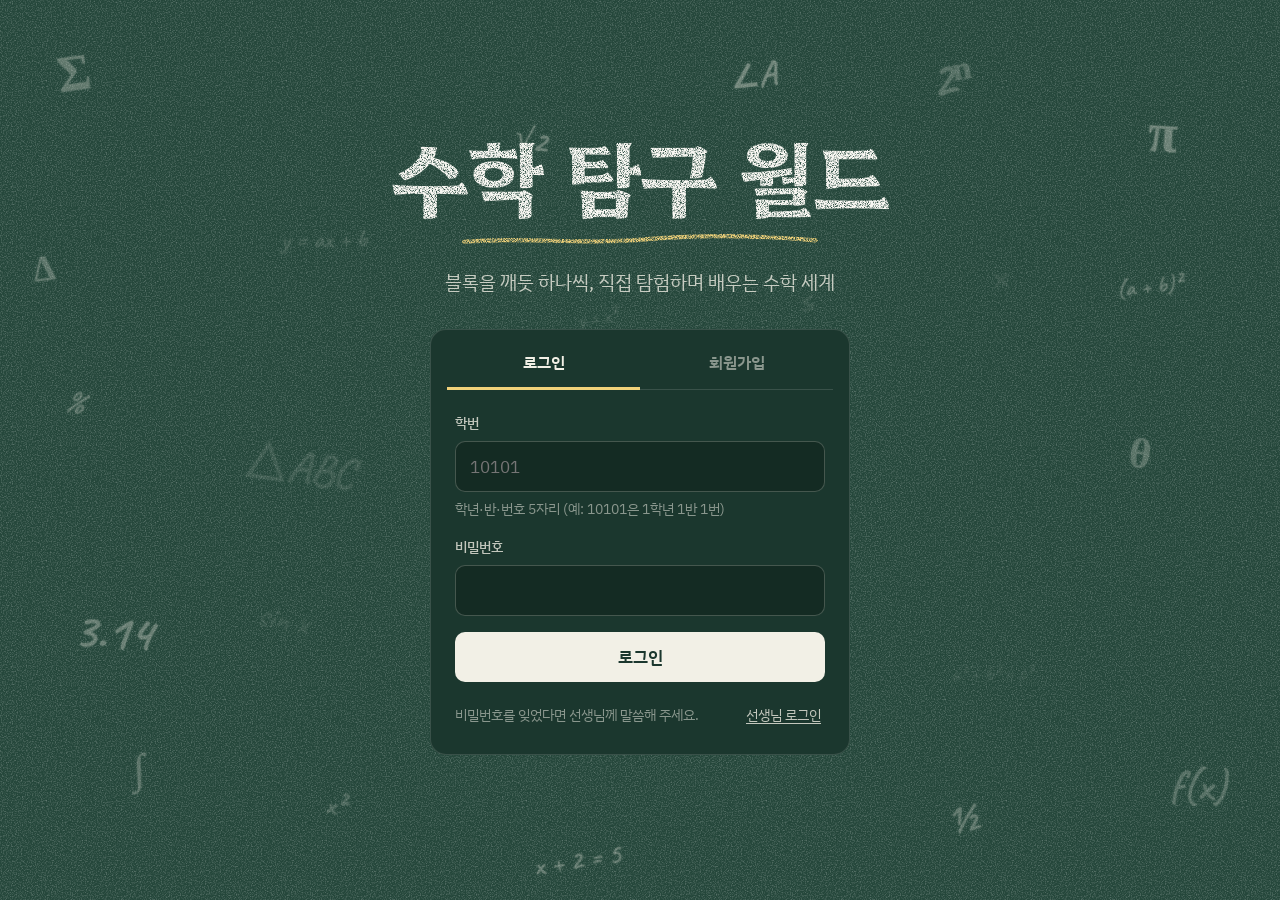
==== commit 386059e6: "Add files via upload" ====
--- a/world.html
+++ b/world.html
@@ -28,6 +28,7 @@
         <button type="button" data-grade="3">3학년</button>
       </div>
       <span class="user-chip" id="userChip"></span>
+      <button type="button" class="btn-line" id="studentBtn" hidden>학생 관리</button>
       <button type="button" class="btn-line" id="noticeBtn">공지</button>
       <button type="button" class="btn-line" id="logoutBtn">로그아웃</button>
     </div>
@@ -108,6 +109,24 @@
   </div>
 </div>
 
+<!-- 선생님: 학생 관리 -->
+<div class="modal" id="studentModal" hidden>
+  <div class="modal-card modal-wide" role="dialog" aria-modal="true" aria-labelledby="studentModalTitle">
+    <div class="modal-head">
+      <h2 class="modal-title" id="studentModalTitle">학생 관리</h2>
+      <button type="button" class="btn-line btn-small" id="studentClose">닫기</button>
+    </div>
+    <form class="lookup" id="lookupForm" novalidate>
+      <label for="lookupId">학번</label>
+      <div class="lookup-row">
+        <input id="lookupId" inputmode="numeric" maxlength="5" placeholder="10101" autocomplete="off">
+        <button type="submit" class="btn-line" id="lookupBtn">조회</button>
+      </div>
+    </form>
+    <div class="modal-body" id="studentResult"></div>
+  </div>
+</div>
+
 <div class="toast" id="toast" role="status" hidden></div>
 <div class="demo-banner" id="demoBanner" hidden></div>
 
@@ -141,6 +160,8 @@
     adminModal: $('adminModal'), adminClose: $('adminClose'), adminList: $('adminList'),
     noticeForm: $('noticeForm'), nTarget: $('nTarget'), nTitle: $('nTitle'),
     nContent: $('nContent'), nSubmit: $('nSubmit'), adminMsg: $('adminMsg'), toast: $('toast'),
+    studentBtn: $('studentBtn'), studentModal: $('studentModal'), studentClose: $('studentClose'),
+    lookupForm: $('lookupForm'), lookupId: $('lookupId'), lookupBtn: $('lookupBtn'), studentResult: $('studentResult'),
   };
 
   EMW.drawChalk($('chalkLayer'));
@@ -181,7 +202,9 @@
     els.brand.textContent = name;
     document.title = name;
     els.heroText.textContent = `중학교 ${grade}학년 수학 단원별 웹앱·게임·시뮬레이션을 한곳에 모아 놓은 공간입니다.`;
-    els.userChip.textContent = isTeacher ? '선생님' : session.id;
+    els.userChip.textContent = session.id;
+    els.userChip.hidden = isTeacher;
+    els.studentBtn.hidden = !isTeacher;
     els.noticeBtn.textContent = isTeacher ? '공지 관리' : '공지';
     els.gradeSwitch.hidden = !isTeacher;
     els.gradeSwitch.querySelectorAll('button').forEach((b) => {
@@ -222,7 +245,12 @@
     a.target = '_blank';
     a.rel = 'noopener';
     a.dataset.appId = app.id;
-    if (app.type) a.appendChild(make('span', 'activity-type', app.type));
+    if (app.type || app.collect) {
+      const tags = make('span', 'activity-tags');
+      if (app.type) tags.appendChild(make('span', 'activity-type', app.type));
+      if (app.collect) tags.appendChild(make('span', 'activity-collect', '선생님께 제출'));
+      a.appendChild(tags);
+    }
     a.appendChild(make('span', 'activity-title', app.title || '이름 없는 활동'));
     if (app.desc) a.appendChild(make('span', 'activity-desc', app.desc));
     const foot = make('span', 'activity-foot');
@@ -413,6 +441,147 @@
       toast(EMW.message(res.error));
     }
   }
+
+  /* ---------- 선생님: 학생 관리 ---------- */
+  let current = null;   // 지금 보고 있는 학생 { student, records }
+
+  function lookupMessage(text, kind) {
+    els.studentResult.textContent = '';
+    els.studentResult.appendChild(make('p', 'lookup-msg' + (kind ? ' is-' + kind : ''), text));
+  }
+
+  function gradeApps(g) {
+    const list = [];
+    const unitsG = DATA && Array.isArray(DATA[g]) ? DATA[g] : [];
+    unitsG.forEach((u, i) => appsOf(u).forEach((app) => list.push({ app, unitIndex: i, unitName: u.name })));
+    return list;
+  }
+
+  function infoRow(dl, label, value) {
+    dl.appendChild(make('dt', null, label));
+    dl.appendChild(make('dd', null, value || '-'));
+  }
+
+  function renderStudent() {
+    const st = current.student;
+    const records = current.records;
+    const p = EMW.parseStudentId(st.id);
+    const items = gradeApps(p.grade);
+    const usedSet = new Set(st.used || []);
+    const done = items.filter((x) => usedSet.has(x.app.id)).length;
+    const pct = items.length ? Math.round((done / items.length) * 100) : 0;
+
+    const box = els.studentResult;
+    box.textContent = '';
+    box.scrollTop = 0;
+
+    const card = make('section', 'student-card');
+    const head = make('div', 'student-head');
+    const name = make('h3', 'student-id', st.id);
+    head.appendChild(name);
+    head.appendChild(make('span', 'student-class', `${p.grade}학년 ${p.cls}반 ${p.num}번`));
+    card.appendChild(head);
+
+    const dl = make('dl', 'info-grid');
+    infoRow(dl, '가입', st.joined);
+    infoRow(dl, '최근 접속', st.lastSeen);
+    infoRow(dl, '진행도', items.length ? `활동 ${items.length}개 중 ${done}개 (${pct}%)` : '등록된 활동 없음');
+    card.appendChild(dl);
+
+    if (st.reset) {
+      card.appendChild(make('p', 'reset-note',
+        '비밀번호가 초기화된 상태예요. 학생이 로그인 화면에서 같은 학번으로 새 비밀번호를 정하면 돼요. 진행도와 기록은 그대로 남아 있어요.'));
+    } else {
+      const btn = make('button', 'btn-line btn-small btn-danger', '비밀번호 초기화');
+      btn.type = 'button';
+      btn.addEventListener('click', () => resetPassword(st.id, btn));
+      card.appendChild(btn);
+    }
+    box.appendChild(card);
+
+    // 기록을 모으는 활동만 보여 줘요
+    box.appendChild(make('h3', 'records-title', '활동 기록'));
+    const collected = items.filter((x) => x.app.collect);
+    if (!collected.length) {
+      box.appendChild(make('p', 'modal-empty', `${p.grade}학년에는 기록을 모으는 활동이 아직 없어요.`));
+      return;
+    }
+    collected.forEach(({ app, unitIndex, unitName }) => {
+      const mine = records.filter((r) => r.appId === app.id);
+      const group = make('section', 'record-group');
+      const gh = make('div', 'record-head');
+      const titles = make('div');
+      titles.appendChild(make('p', 'record-unit', `${unitIndex + 1}단원 ${unitName || ''}`.trim()));
+      titles.appendChild(make('h4', 'record-title', app.title || app.id));
+      gh.appendChild(titles);
+      gh.appendChild(make('span', 'record-count' + (mine.length ? ' is-done' : ''), mine.length ? `${mine.length}회 제출` : '미제출'));
+      group.appendChild(gh);
+
+      if (!mine.length) {
+        group.appendChild(make('p', 'record-empty', '아직 제출하지 않았어요.'));
+      }
+      mine.forEach((r) => {
+        const entry = make('article', 'record-entry');
+        entry.appendChild(make('p', 'record-time', r.time));
+        const rows = make('dl', 'record-rows');
+        (Array.isArray(r.data) ? r.data : []).forEach((pair) => {
+          rows.appendChild(make('dt', null, String(pair[0] || '')));
+          rows.appendChild(make('dd', null, String(pair[1] == null ? '' : pair[1])));
+        });
+        entry.appendChild(rows);
+        group.appendChild(entry);
+      });
+      box.appendChild(group);
+    });
+  }
+
+  async function lookup() {
+    const sid = els.lookupId.value.trim();
+    if (!EMW.parseStudentId(sid)) { lookupMessage(EMW.message('BAD_ID'), 'err'); els.lookupId.focus(); return; }
+    els.lookupBtn.disabled = true;
+    lookupMessage('불러오는 중…');
+    const res = await EMW.api('getStudent', { id: session.id, token: session.token, studentId: sid });
+    els.lookupBtn.disabled = false;
+    if (res.ok) {
+      current = { student: res.student, records: res.records || [] };
+      renderStudent();
+    } else if (res.error === 'NOT_FOUND') {
+      current = null;
+      lookupMessage(`아직 가입하지 않은 학번이에요. (${sid})`);
+    } else if (res.error === 'AUTH' || res.error === 'FORBIDDEN') {
+      expire();
+    } else {
+      lookupMessage(EMW.message(res.error), 'err');
+    }
+  }
+
+  async function resetPassword(sid, btn) {
+    if (!confirm(`${sid} 학생의 비밀번호를 초기화할까요?\n진행도와 활동 기록은 그대로 남아요.`)) return;
+    btn.disabled = true;
+    const res = await EMW.api('resetPassword', { id: session.id, token: session.token, studentId: sid });
+    if (res.ok) {
+      current.student.reset = true;
+      renderStudent();
+      toast(`${sid} 학생의 비밀번호를 초기화했어요.`);
+    } else if (res.error === 'AUTH' || res.error === 'FORBIDDEN') {
+      expire();
+    } else {
+      btn.disabled = false;
+      toast(EMW.message(res.error));
+    }
+  }
+
+  els.studentBtn.addEventListener('click', () => {
+    if (!current) lookupMessage('학번을 입력하고 조회를 누르세요.');
+    openModal(els.studentModal);
+    els.lookupId.focus();
+  });
+  els.studentClose.addEventListener('click', () => closeModal(els.studentModal));
+  els.lookupId.addEventListener('input', () => {
+    const digits = els.lookupId.value.replace(/\D/g, '').slice(0, 5);
+    if (digits !== els.lookupId.value) els.lookupId.value = digits;
+  });
+  els.lookupForm.addEventListener('submit', (e) => { e.preventDefault(); lookup(); });
 
   /* ---------- 공지 ---------- */
   function noticeItem(n, forTeacher) {
@@ -535,6 +704,7 @@
     if (e.key !== 'Escape') return;
     if (!els.noticeModal.hidden) closeModal(els.noticeModal);
     else if (!els.adminModal.hidden) closeModal(els.adminModal);
+    else if (!els.studentModal.hidden) closeModal(els.studentModal);
     else if (openIndex >= 0) closePanel();
   });
 
--- a/css/style.css
+++ b/css/style.css
@@ -196,11 +196,11 @@
   border-color: var(--chalk-yellow);
   box-shadow: 0 0 0 3px rgba(241, 210, 122, 0.22);
 }
-.field-hint { margin: 0; font-size: 14px; color: var(--chalk-faint); }
+.field-hint { margin: 0; font-size: 14px; color: var(--chalk-faint); word-break: keep-all; }
 .field-hint.is-ok { color: var(--chalk-yellow); }
 .field-hint.is-err { color: var(--chalk-red); }
 
-.form-msg { min-height: 0; margin: 0 0 14px; font-size: 15px; line-height: 1.55; }
+.form-msg { min-height: 0; margin: 0 0 14px; font-size: 15px; line-height: 1.55; word-break: keep-all; }
 .form-msg:empty { display: none; }
 .form-msg.is-err { color: var(--chalk-red); }
 .form-msg.is-ok { color: var(--chalk-green); }
@@ -299,7 +299,7 @@
   text-decoration: none;
   white-space: nowrap;
 }
-.topbar-tools { display: flex; align-items: center; gap: 8px; }
+.topbar-tools { display: flex; flex-wrap: wrap; align-items: center; justify-content: flex-end; gap: 8px; }
 .user-chip {
   padding: 0 4px 0 8px;
   font-size: 15px;
@@ -433,7 +433,16 @@
   text-decoration: none;
 }
 .activity:active { background: rgba(242, 240, 230, 0.09); }
+.activity-tags { display: flex; flex-wrap: wrap; align-items: center; gap: 4px 10px; }
 .activity-type { font-size: 13px; font-weight: 500; color: var(--chalk-yellow); }
+.activity-collect {
+  padding: 0 8px;
+  border: 1px solid rgba(242, 240, 230, 0.3);
+  border-radius: 999px;
+  font-size: 12px;
+  line-height: 20px;
+  color: var(--chalk-soft);
+}
 .activity-title {
   margin-top: 2px;
   font-size: 18px;
@@ -642,6 +651,105 @@
   font-size: 16px;
   font-weight: 600;
 }
+
+/* ---------- 학생 관리 (선생님) ---------- */
+.lookup { margin-top: 16px; }
+.lookup label { display: block; margin-bottom: 6px; font-size: 14px; font-weight: 500; color: var(--chalk-soft); }
+.lookup-row { display: flex; gap: 8px; }
+.lookup-row input {
+  flex: 1 1 auto;
+  min-width: 0;
+  min-height: 50px;
+  padding: 11px 14px;
+  border: 1px solid rgba(242, 240, 230, 0.22);
+  border-radius: 10px;
+  background: rgba(8, 20, 15, 0.32);
+  color: var(--chalk);
+  font-size: 17px;
+  font-variant-numeric: tabular-nums;
+  -webkit-appearance: none;
+  appearance: none;
+}
+.lookup-row input:focus {
+  outline: none;
+  border-color: var(--chalk-yellow);
+  box-shadow: 0 0 0 3px rgba(241, 210, 122, 0.22);
+}
+.lookup-row .btn-line { min-height: 50px; padding: 0 22px; }
+.lookup-msg { margin: 4px 0; color: var(--chalk-soft); }
+.lookup-msg.is-err { color: var(--chalk-red); }
+
+.student-card {
+  padding: 18px 18px 16px;
+  border: 1px solid var(--board-line);
+  border-radius: 12px;
+  background: rgba(242, 240, 230, 0.035);
+}
+.student-head { display: flex; align-items: baseline; flex-wrap: wrap; gap: 4px 12px; margin-bottom: 10px; }
+.student-id {
+  margin: 0;
+  font-family: var(--font-display);
+  font-size: 26px;
+  font-weight: 700;
+  font-variant-numeric: tabular-nums;
+}
+.student-class { font-size: 15px; color: var(--chalk-soft); }
+
+.info-grid {
+  display: grid;
+  grid-template-columns: max-content 1fr;
+  gap: 4px 16px;
+  margin: 0 0 14px;
+  font-size: 15px;
+}
+.info-grid dt { color: var(--chalk-faint); }
+.info-grid dd { margin: 0; font-variant-numeric: tabular-nums; }
+
+.reset-note {
+  margin: 0;
+  padding: 10px 12px;
+  border-radius: 8px;
+  background: rgba(241, 210, 122, 0.12);
+  color: var(--chalk-yellow);
+  font-size: 14px;
+  line-height: 1.6;
+}
+
+.records-title { margin: 26px 0 4px; font-size: 18px; font-weight: 600; }
+.record-group { padding: 16px 0 6px; border-top: 1px solid var(--board-line); }
+.records-title + .record-group { border-top: 0; }
+.record-head { display: flex; align-items: flex-start; justify-content: space-between; gap: 12px; }
+.record-unit { margin: 0; font-size: 13px; color: var(--chalk-faint); }
+.record-title { margin: 0; font-size: 17px; font-weight: 600; line-height: 1.4; word-break: keep-all; }
+.record-count {
+  flex: none;
+  padding: 0 10px;
+  border: 1px solid var(--board-line-strong);
+  border-radius: 999px;
+  font-size: 13px;
+  line-height: 24px;
+  color: var(--chalk-faint);
+}
+.record-count.is-done { border-color: rgba(126, 220, 143, 0.45); color: var(--chalk-green); }
+.record-empty { margin: 8px 0 10px; font-size: 14px; color: var(--chalk-faint); }
+
+.record-entry {
+  margin: 10px 0;
+  padding: 12px 14px;
+  border-radius: 10px;
+  background: rgba(8, 20, 15, 0.3);
+}
+.record-time { margin: 0 0 6px; font-size: 13px; color: var(--chalk-faint); font-variant-numeric: tabular-nums; }
+.record-rows {
+  display: grid;
+  grid-template-columns: minmax(90px, 32%) 1fr;
+  gap: 6px 14px;
+  margin: 0;
+  font-size: 15px;
+  line-height: 1.6;
+}
+.record-rows dt { color: var(--chalk-soft); word-break: keep-all; }
+.record-rows dd { margin: 0; white-space: pre-wrap; overflow-wrap: anywhere; }
 
 /* ---------- 알림 ---------- */
 .toast {
@@ -696,6 +804,8 @@
   .progress { margin-top: 40px; padding: 18px; }
   .progress-pct { font-size: 28px; }
   .activity-list { grid-template-columns: 1fr; }
+  .record-rows { grid-template-columns: 1fr; gap: 2px; }
+  .record-rows dd { margin-bottom: 8px; }
 }
 
 /* ---------- 움직임 줄이기 설정을 켠 기기 ---------- */
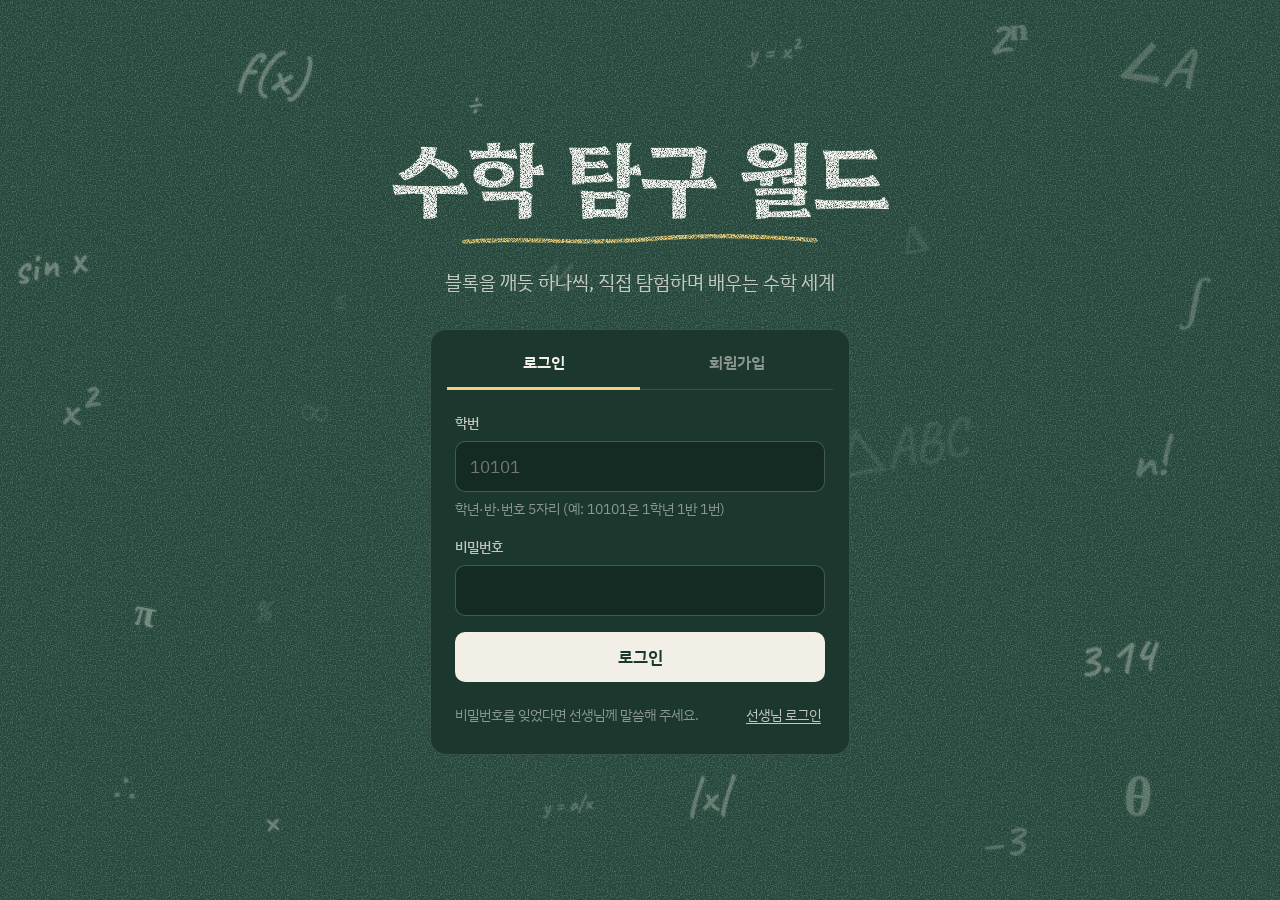
==== commit eebf941d: "Add files via upload" ====
--- a/world.html
+++ b/world.html
@@ -507,22 +507,34 @@
       return;
     }
     collected.forEach(({ app, unitIndex, unitName }) => {
-      const mine = records.filter((r) => r.appId === app.id);
+      let mine = records.filter((r) => r.appId === app.id);
+      const bestLabel = app.best || '';
+      const playCount = mine.length;
+      if (bestLabel && mine.length) {
+        // 게임: 가장 높은 기록 하나만 보여 줘요
+        const valueOf = (r) => {
+          const pair = (Array.isArray(r.data) ? r.data : []).find((x) => x[0] === bestLabel);
+          const n = pair ? Number(pair[1]) : NaN;
+          return isFinite(n) ? n : -Infinity;
+        };
+        mine = [mine.slice().sort((a, b) => valueOf(b) - valueOf(a))[0]];
+      }
       const group = make('section', 'record-group');
       const gh = make('div', 'record-head');
       const titles = make('div');
       titles.appendChild(make('p', 'record-unit', `${unitIndex + 1}단원 ${unitName || ''}`.trim()));
       titles.appendChild(make('h4', 'record-title', app.title || app.id));
       gh.appendChild(titles);
-      gh.appendChild(make('span', 'record-count' + (mine.length ? ' is-done' : ''), mine.length ? `${mine.length}회 제출` : '미제출'));
+      const countText = !playCount ? '미제출' : (bestLabel ? `기록 ${playCount}회` : `${playCount}회 제출`);
+      gh.appendChild(make('span', 'record-count' + (playCount ? ' is-done' : ''), countText));
       group.appendChild(gh);
 
       if (!mine.length) {
-        group.appendChild(make('p', 'record-empty', '아직 제출하지 않았어요.'));
+        group.appendChild(make('p', 'record-empty', bestLabel ? '아직 기록이 없어요.' : '아직 제출하지 않았어요.'));
       }
       mine.forEach((r) => {
         const entry = make('article', 'record-entry');
-        entry.appendChild(make('p', 'record-time', r.time));
+        entry.appendChild(make('p', 'record-time', bestLabel ? `최고 기록 (${r.time})` : r.time));
         const rows = make('dl', 'record-rows');
         (Array.isArray(r.data) ? r.data : []).forEach((pair) => {
           rows.appendChild(make('dt', null, String(pair[0] || '')));
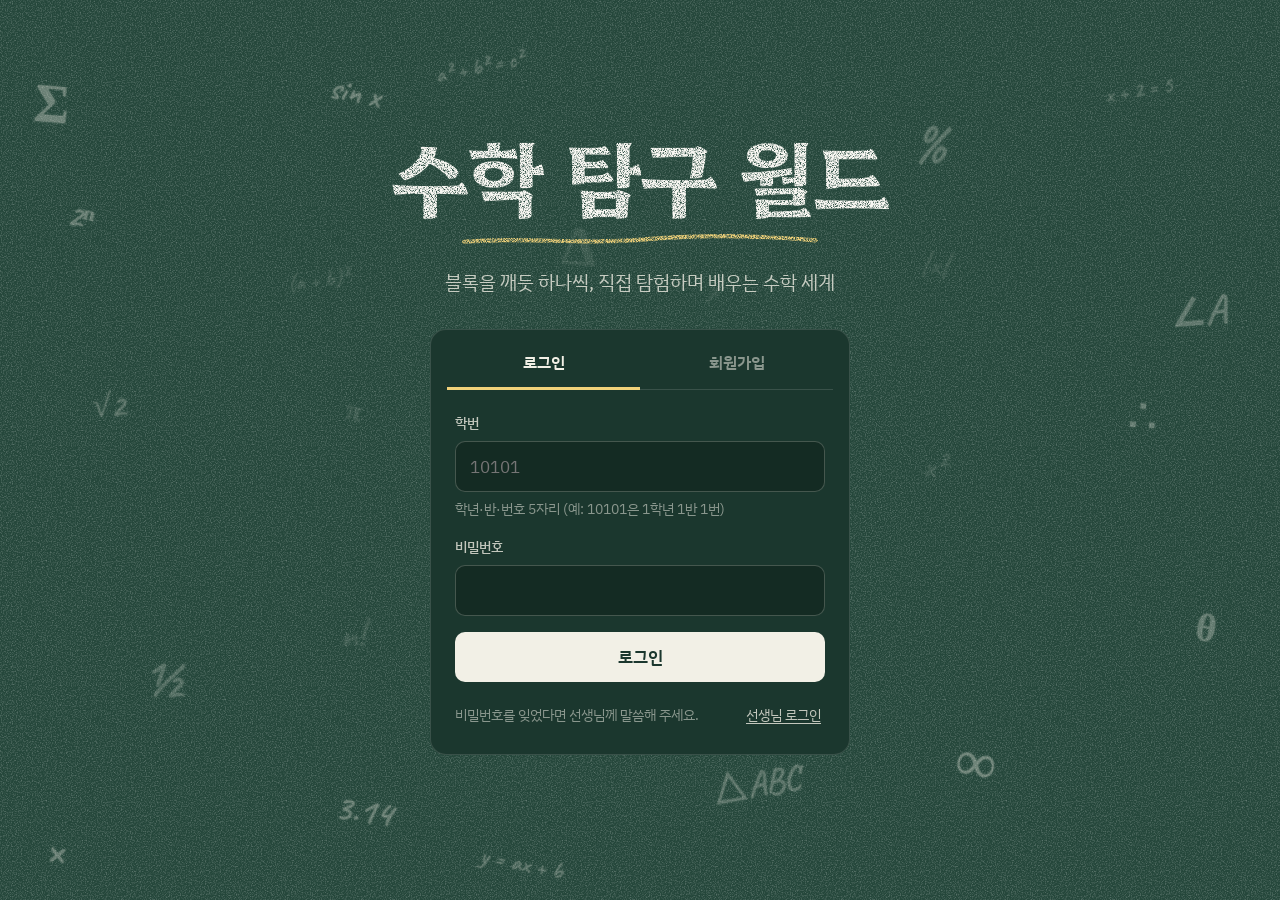
==== commit ac6b7c16: "Add files via upload" ====
--- a/world.html
+++ b/world.html
@@ -9,10 +9,11 @@
 <link rel="preconnect" href="https://fonts.googleapis.com">
 <link rel="preconnect" href="https://fonts.gstatic.com" crossorigin>
 <link rel="stylesheet" href="https://fonts.googleapis.com/css2?family=Caveat:wght@600&family=Hahmlet:wght@700&family=IBM+Plex+Sans+KR:wght@400;500;600&display=swap">
-<link rel="stylesheet" href="css/style.css">
+<link rel="stylesheet" href="css/style.css?v=5">
 <script src="js/config.js"></script>
-<script src="js/data.js"></script>
-<script src="js/common.js"></script>
+<!-- 활동 목록은 올릴 때마다 바로 보이도록 매번 새로 불러와요 -->
+<script>document.write('<script src="js/data.js?t=' + Date.now() + '"><\/script>');</script>
+<script src="js/common.js?v=5"></script>
 <script>if (!EMW.getSession()) location.replace('index.html');</script>
 </head>
 <body>
@@ -127,6 +128,53 @@
   </div>
 </div>
 
+<!-- 학생: 이름 입력 (이름 없이 가입한 계정) -->
+<div class="modal" id="nameModal" hidden>
+  <div class="modal-card" role="dialog" aria-modal="true" aria-labelledby="nameModalTitle">
+    <h2 class="modal-title" id="nameModalTitle">이름을 알려 주세요</h2>
+    <p class="modal-lead">점수판과 선생님 화면에 학번과 함께 표시돼요.</p>
+    <form id="nameForm" novalidate>
+      <div class="field">
+        <label for="nameInput">이름</label>
+        <input id="nameInput" maxlength="20" autocomplete="name" placeholder="홍길동">
+      </div>
+      <p class="form-msg" id="nameMsg" role="alert"></p>
+      <button type="submit" class="btn-primary" id="nameSave">저장</button>
+    </form>
+  </div>
+</div>
+
+<!-- 선생님: 게임 점수판 -->
+<div class="modal board-modal" id="boardModal" hidden>
+  <div class="board" role="dialog" aria-modal="true" aria-labelledby="boardTitle">
+    <div class="board-top">
+      <div class="board-heading">
+        <p class="board-game" id="boardGame"></p>
+        <h2 class="chalk-title board-title" id="boardTitle">점수판</h2>
+      </div>
+      <button type="button" class="btn-line btn-small" id="boardClose">닫기</button>
+    </div>
+
+    <form class="board-class" id="boardForm" novalidate>
+      <span class="board-grade" id="boardGrade"></span>
+      <label class="sr-only" for="boardClass">반</label>
+      <input id="boardClass" inputmode="numeric" maxlength="2" autocomplete="off" placeholder="1">
+      <span class="board-unit">반</span>
+      <button type="submit" class="btn-line">보기</button>
+    </form>
+
+    <div class="board-status" id="boardStatus" hidden>
+      <p class="board-updated" id="boardUpdated"></p>
+      <div class="board-actions">
+        <button type="button" class="btn-line btn-small" id="boardRefresh">새로고침</button>
+        <button type="button" class="btn-line btn-small btn-danger" id="boardReset">초기화</button>
+      </div>
+    </div>
+
+    <div class="board-body" id="boardBody"></div>
+  </div>
+</div>
+
 <div class="toast" id="toast" role="status" hidden></div>
 <div class="demo-banner" id="demoBanner" hidden></div>
 
@@ -162,6 +210,10 @@
     nContent: $('nContent'), nSubmit: $('nSubmit'), adminMsg: $('adminMsg'), toast: $('toast'),
     studentBtn: $('studentBtn'), studentModal: $('studentModal'), studentClose: $('studentClose'),
     lookupForm: $('lookupForm'), lookupId: $('lookupId'), lookupBtn: $('lookupBtn'), studentResult: $('studentResult'),
+    nameModal: $('nameModal'), nameForm: $('nameForm'), nameInput: $('nameInput'), nameMsg: $('nameMsg'), nameSave: $('nameSave'),
+    boardModal: $('boardModal'), boardGame: $('boardGame'), boardClose: $('boardClose'), boardForm: $('boardForm'),
+    boardGrade: $('boardGrade'), boardClass: $('boardClass'), boardStatus: $('boardStatus'), boardUpdated: $('boardUpdated'),
+    boardRefresh: $('boardRefresh'), boardReset: $('boardReset'), boardBody: $('boardBody'),
   };
 
   EMW.drawChalk($('chalkLayer'));
@@ -202,7 +254,7 @@
     els.brand.textContent = name;
     document.title = name;
     els.heroText.textContent = `중학교 ${grade}학년 수학 단원별 웹앱·게임·시뮬레이션을 한곳에 모아 놓은 공간입니다.`;
-    els.userChip.textContent = session.id;
+    els.userChip.textContent = session.name ? `${session.id} ${session.name}` : session.id;
     els.userChip.hidden = isTeacher;
     els.studentBtn.hidden = !isTeacher;
     els.noticeBtn.textContent = isTeacher ? '공지 관리' : '공지';
@@ -239,7 +291,7 @@
 
   /* ---------- 단원 패널 ---------- */
   function activityItem(app) {
-    const li = make('li');
+    const li = make('li', 'activity-item');
     const a = make('a', 'activity');
     a.href = app.url || '#';
     a.target = '_blank';
@@ -260,6 +312,13 @@
     a.appendChild(foot);
     setActivityState(a, used.has(app.id));
     li.appendChild(a);
+    if (isTeacher && app.best) {
+      a.classList.add('has-board');
+      const boardBtn = make('button', 'board-open', '점수판 열기');
+      boardBtn.type = 'button';
+      boardBtn.addEventListener('click', () => openBoard(app));
+      li.appendChild(boardBtn);
+    }
     return li;
   }
 
@@ -432,9 +491,11 @@
     if (res.ok) {
       used = new Set([].concat(res.used || [], EMW.getPending(session.id)));
       notices = res.notices || [];
+      if (!isTeacher) session.name = res.name || '';
       saveCache();
       renderAll();
       syncPending();
+      if (!isTeacher && !session.name && els.nameModal.hidden) askName();
     } else if (res.error === 'AUTH') {
       expire();
     } else {
@@ -479,6 +540,7 @@
     const head = make('div', 'student-head');
     const name = make('h3', 'student-id', st.id);
     head.appendChild(name);
+    head.appendChild(make('span', 'student-name', st.name || '이름 없음'));
     head.appendChild(make('span', 'student-class', `${p.grade}학년 ${p.cls}반 ${p.num}번`));
     card.appendChild(head);
 
@@ -595,6 +657,170 @@
   });
   els.lookupForm.addEventListener('submit', (e) => { e.preventDefault(); lookup(); });
 
+  /* ---------- 선생님: 게임 점수판 ---------- */
+  const BOARD_REFRESH_MS = 30000;
+  const board = { app: null, grade: 0, cls: 0, timer: 0, loading: false };
+  const boardClassKey = 'emw.boardClass';
+
+  function stopBoardTimer() { clearInterval(board.timer); board.timer = 0; }
+
+  function openBoard(app) {
+    board.app = app;
+    board.grade = grade;
+    board.cls = 0;
+    stopBoardTimer();
+    els.boardGame.textContent = app.title || app.id;
+    els.boardGrade.textContent = `${grade}학년`;
+    let last = '';
+    try { last = localStorage.getItem(boardClassKey) || ''; } catch (e) { /* 무시 */ }
+    els.boardClass.value = last;
+    els.boardStatus.hidden = true;
+    els.boardBody.textContent = '';
+    els.boardBody.appendChild(make('p', 'board-empty', '반을 입력하고 보기를 누르세요.'));
+    openModal(els.boardModal);
+    if (last) showBoard(Number(last));
+    else els.boardClass.focus();
+  }
+
+  function closeBoard() {
+    stopBoardTimer();
+    closeModal(els.boardModal);
+  }
+
+  function showBoard(cls) {
+    if (!(cls >= 1 && cls <= 20)) {
+      els.boardBody.textContent = '';
+      els.boardBody.appendChild(make('p', 'board-empty is-err', EMW.message('BAD_CLASS')));
+      return;
+    }
+    board.cls = cls;
+    try { localStorage.setItem(boardClassKey, String(cls)); } catch (e) { /* 무시 */ }
+    stopBoardTimer();
+    loadBoard(true);
+    board.timer = setInterval(() => loadBoard(false), BOARD_REFRESH_MS);
+  }
+
+  async function loadBoard(first) {
+    if (board.loading || !board.app || !board.cls) return;
+    board.loading = true;
+    if (first) {
+      els.boardBody.textContent = '';
+      els.boardBody.appendChild(make('p', 'board-empty', '불러오는 중…'));
+    }
+    const res = await EMW.api('getScoreboard', {
+      id: session.id, token: session.token, appId: board.app.id, grade: board.grade, cls: board.cls,
+    });
+    board.loading = false;
+    if (els.boardModal.hidden) return;
+    if (res.ok) {
+      renderBoard(res.rows || []);
+      els.boardStatus.hidden = false;
+      els.boardUpdated.textContent = `${res.updatedAt || ''}에 불러왔어요. 30초마다 자동으로 새로고침해요.`;
+    } else if (res.error === 'AUTH' || res.error === 'FORBIDDEN') {
+      expire();
+    } else {
+      els.boardUpdated.textContent = EMW.message(res.error);
+      els.boardStatus.hidden = false;
+    }
+  }
+
+  function renderBoard(rows) {
+    const body = els.boardBody;
+    body.textContent = '';
+    if (!rows.length) {
+      body.appendChild(make('p', 'board-empty', '아직 이 반에서 받은 점수가 없어요. 학생이 게임을 마치면 여기에 이름이 올라와요.'));
+      return;
+    }
+    const label = board.app.best || '기록';
+    const table = make('table', 'board-table');
+    const thead = make('thead');
+    const hr = make('tr');
+    ['순위', '학번', '이름', label].forEach((t, i) => {
+      const th = make('th', i === 3 ? 'num' : null, t);
+      th.scope = 'col';
+      hr.appendChild(th);
+    });
+    thead.appendChild(hr);
+    table.appendChild(thead);
+
+    const tbody = make('tbody');
+    let rank = 0;
+    let prev = null;
+    rows.forEach((r, i) => {
+      if (r.value !== prev) { rank = i + 1; prev = r.value; }
+      const tr = make('tr', rank <= 3 ? `podium podium-${rank}` : null);
+      tr.appendChild(make('td', 'rank', String(rank)));
+      tr.appendChild(make('td', 'sid', r.id));
+      tr.appendChild(make('td', 'name', r.name || '이름 없음'));
+      tr.appendChild(make('td', 'num', Number(r.value).toLocaleString('ko-KR')));
+      tbody.appendChild(tr);
+    });
+    table.appendChild(tbody);
+    body.appendChild(table);
+  }
+
+  els.boardForm.addEventListener('submit', (e) => {
+    e.preventDefault();
+    showBoard(Number(els.boardClass.value));
+  });
+  els.boardClass.addEventListener('input', () => {
+    const digits = els.boardClass.value.replace(/\D/g, '').slice(0, 2);
+    if (digits !== els.boardClass.value) els.boardClass.value = digits;
+  });
+  els.boardRefresh.addEventListener('click', () => loadBoard(false));
+  els.boardClose.addEventListener('click', closeBoard);
+  els.boardReset.addEventListener('click', async () => {
+    if (!board.cls) return;
+    const msg = `${board.grade}학년 ${board.cls}반의 '${board.app.title}' 점수판을 초기화할까요?\n\n`
+      + '지금 보이는 점수가 지워지고, 이제부터 학생들이 보내는 점수만 표시돼요.\n'
+      + '(학생별 역대 최고 기록은 학생 관리에 그대로 남아요)';
+    if (!confirm(msg)) return;
+    els.boardReset.disabled = true;
+    const res = await EMW.api('resetScoreboard', {
+      id: session.id, token: session.token, appId: board.app.id, grade: board.grade, cls: board.cls,
+    });
+    els.boardReset.disabled = false;
+    if (res.ok) {
+      toast(`${board.grade}학년 ${board.cls}반 점수판을 초기화했어요.`);
+      loadBoard(false);
+    } else if (res.error === 'AUTH' || res.error === 'FORBIDDEN') {
+      expire();
+    } else {
+      toast(EMW.message(res.error));
+    }
+  });
+
+  /* ---------- 학생: 이름 입력 ---------- */
+  let afterName = null;
+  function askName(then) {
+    afterName = then || null;
+    els.nameInput.value = '';
+    els.nameMsg.textContent = '';
+    openModal(els.nameModal);
+    els.nameInput.focus();
+  }
+  els.nameForm.addEventListener('submit', async (e) => {
+    e.preventDefault();
+    const name = els.nameInput.value.trim();
+    if (!name) { els.nameMsg.textContent = EMW.message('BAD_NAME'); els.nameMsg.className = 'form-msg is-err'; return; }
+    els.nameSave.disabled = true;
+    const res = await EMW.api('setName', { id: session.id, token: session.token, name });
+    els.nameSave.disabled = false;
+    if (res.ok) {
+      session.name = res.name;
+      saveCache();
+      renderHeader();
+      measureTop();
+      closeModal(els.nameModal);
+      if (afterName) { const next = afterName; afterName = null; next(); }
+    } else if (res.error === 'AUTH') {
+      expire();
+    } else {
+      els.nameMsg.textContent = EMW.message(res.error);
+      els.nameMsg.className = 'form-msg is-err';
+    }
+  });
+
   /* ---------- 공지 ---------- */
   function noticeItem(n, forTeacher) {
     const item = make('article', 'notice');
@@ -717,11 +943,15 @@
     if (!els.noticeModal.hidden) closeModal(els.noticeModal);
     else if (!els.adminModal.hidden) closeModal(els.adminModal);
     else if (!els.studentModal.hidden) closeModal(els.studentModal);
+    else if (!els.boardModal.hidden) closeBoard();
     else if (openIndex >= 0) closePanel();
   });
 
   document.addEventListener('visibilitychange', () => {
-    if (document.visibilityState === 'visible') syncPending();
+    if (document.visibilityState === 'visible') {
+      syncPending();
+      if (!els.boardModal.hidden && board.cls) loadBoard(false);
+    }
   });
 
   /* ---------- 시작 ---------- */
@@ -740,7 +970,8 @@
   if (!DATA) toast('data.js를 읽지 못했어요. 쉼표나 따옴표가 빠지지 않았는지 확인해 주세요.');
 
   if (EMW.takeFresh()) {
-    if (!isTeacher) openStudentNotices(true);
+    if (!isTeacher && !session.name) askName(() => openStudentNotices(true));
+    else if (!isTeacher) openStudentNotices(true);
     syncPending();
   } else {
     refresh();
--- a/css/style.css
+++ b/css/style.css
@@ -751,6 +751,147 @@
 .record-rows dt { color: var(--chalk-soft); word-break: keep-all; }
 .record-rows dd { margin: 0; white-space: pre-wrap; overflow-wrap: anywhere; }
 
+/* ---------- 게임 카드의 점수판 버튼 (선생님) ---------- */
+.activity-item { display: flex; flex-direction: column; }
+.activity-item .activity { flex: 1 1 auto; }
+.activity.has-board { border-bottom-left-radius: 0; border-bottom-right-radius: 0; }
+.board-open {
+  min-height: 46px;
+  border: 1px solid var(--board-line);
+  border-top: 1px dashed var(--board-line-strong);
+  border-radius: 0 0 12px 12px;
+  background: rgba(241, 210, 122, 0.08);
+  color: var(--chalk-yellow);
+  font-size: 15px;
+  font-weight: 600;
+}
+.board-open:active { background: rgba(241, 210, 122, 0.18); }
+
+/* ---------- 점수판 (나무 테를 두른 칠판) ---------- */
+.board-modal { padding: 16px; }
+.board {
+  display: flex;
+  flex-direction: column;
+  width: min(1000px, 100%);
+  height: min(92vh, 880px);
+  height: min(92dvh, 880px);
+  padding: 22px clamp(18px, 3vw, 34px) 18px;
+  border: 10px solid #5B4331;
+  border-bottom-width: 18px;
+  border-radius: 14px;
+  background-color: var(--board);
+  background-image: var(--board-dust);
+  background-size: 240px 240px;
+  box-shadow: inset 0 0 0 1px rgba(0, 0, 0, 0.3), inset 0 0 40px rgba(0, 0, 0, 0.18);
+  animation: panel-in 0.22s ease-out;
+}
+.board-top { display: flex; align-items: flex-start; justify-content: space-between; gap: 16px; }
+.board-game { margin: 0 0 2px; font-size: 17px; font-weight: 600; color: var(--chalk-yellow); }
+.board-title { font-size: clamp(38px, 5.5vw, 60px); }
+
+.board-class {
+  display: flex;
+  align-items: center;
+  flex-wrap: wrap;
+  gap: 10px;
+  margin: 18px 0 6px;
+  font-size: 22px;
+}
+.board-grade, .board-unit { font-weight: 600; }
+.board-class input {
+  width: 3.2em;
+  padding: 2px 4px;
+  border: 0;
+  border-bottom: 2px dashed var(--chalk-soft);
+  border-radius: 0;
+  background: transparent;
+  color: var(--chalk);
+  font-family: var(--font-display);
+  font-size: 28px;
+  font-weight: 700;
+  text-align: center;
+  font-variant-numeric: tabular-nums;
+  -webkit-appearance: none;
+  appearance: none;
+}
+.board-class input:focus { outline: none; border-bottom-color: var(--chalk-yellow); }
+.board-class .btn-line { margin-left: 4px; }
+
+.board-status {
+  display: flex;
+  align-items: center;
+  justify-content: space-between;
+  flex-wrap: wrap;
+  gap: 8px 16px;
+  padding: 8px 0 10px;
+  border-bottom: 2px solid rgba(242, 240, 230, 0.55);
+}
+.board-updated { margin: 0; font-size: 14px; color: var(--chalk-faint); }
+.board-actions { display: flex; gap: 8px; }
+
+.board-body {
+  flex: 1 1 auto;
+  min-height: 0;
+  overflow-y: auto;
+  -webkit-overflow-scrolling: touch;
+  margin: 0 -6px;
+  padding: 0 6px;
+}
+.board-empty { margin: 0; padding: 48px 12px; text-align: center; font-size: 18px; color: var(--chalk-soft); word-break: keep-all; }
+.board-empty.is-err { color: var(--chalk-red); }
+
+.board-table { width: 100%; border-collapse: collapse; }
+.board-table th {
+  position: sticky;
+  top: 0;
+  padding: 12px 10px 8px;
+  background-color: var(--board);
+  background-image: var(--board-dust);
+  background-size: 240px 240px;
+  font-size: 14px;
+  font-weight: 500;
+  text-align: left;
+  color: var(--chalk-faint);
+}
+.board-table td {
+  padding: 12px 10px;
+  border-bottom: 1px dashed rgba(242, 240, 230, 0.2);
+  font-size: 20px;
+  vertical-align: middle;
+}
+.board-table .num { text-align: right; }
+.board-table td.rank {
+  width: 3.4em;
+  font-family: var(--font-display);
+  font-weight: 700;
+  color: var(--chalk-soft);
+}
+.board-table td.sid { width: 6em; color: var(--chalk-soft); font-variant-numeric: tabular-nums; }
+.board-table td.name { font-weight: 600; word-break: keep-all; }
+.board-table td.num {
+  font-family: var(--font-display);
+  font-size: 26px;
+  font-weight: 700;
+  font-variant-numeric: tabular-nums;
+}
+.board-table tr.podium td { padding-top: 14px; padding-bottom: 14px; }
+.board-table tr.podium td.rank, .board-table tr.podium td.num { color: var(--chalk-yellow); }
+.board-table tr.podium-1 td.rank, .board-table tr.podium-1 td.num { font-size: 32px; }
+.board-table tr.podium-1 td.name { font-size: 24px; }
+
+/* ---------- 기타 ---------- */
+.modal-lead { margin: 6px 0 18px; color: var(--chalk-soft); }
+.student-name { font-size: 19px; font-weight: 600; }
+.sr-only {
+  position: absolute;
+  width: 1px; height: 1px;
+  padding: 0; margin: -1px;
+  overflow: hidden;
+  clip: rect(0, 0, 0, 0);
+  white-space: nowrap;
+  border: 0;
+}
+
 /* ---------- 알림 ---------- */
 .toast {
   position: fixed;
@@ -805,6 +946,10 @@
   .progress-pct { font-size: 28px; }
   .activity-list { grid-template-columns: 1fr; }
   .record-rows { grid-template-columns: 1fr; gap: 2px; }
+  .board { border-width: 6px; border-bottom-width: 12px; }
+  .board-table td { font-size: 17px; padding: 10px 6px; }
+  .board-table td.sid { width: auto; font-size: 14px; }
+  .board-table td.num { font-size: 21px; }
   .record-rows dd { margin-bottom: 8px; }
 }
 
@@ -812,6 +957,6 @@
 @media (prefers-reduced-motion: reduce) {
   .chalk-sym { animation: none; }
   .chalk-underline path { animation: none; stroke-dashoffset: 0; }
-  .unit-panel.is-entering, .modal-card { animation: none; }
+  .unit-panel.is-entering, .modal-card, .board { animation: none; }
   .progress-bar .seg, .progress-bar .fill { transition: none; }
 }
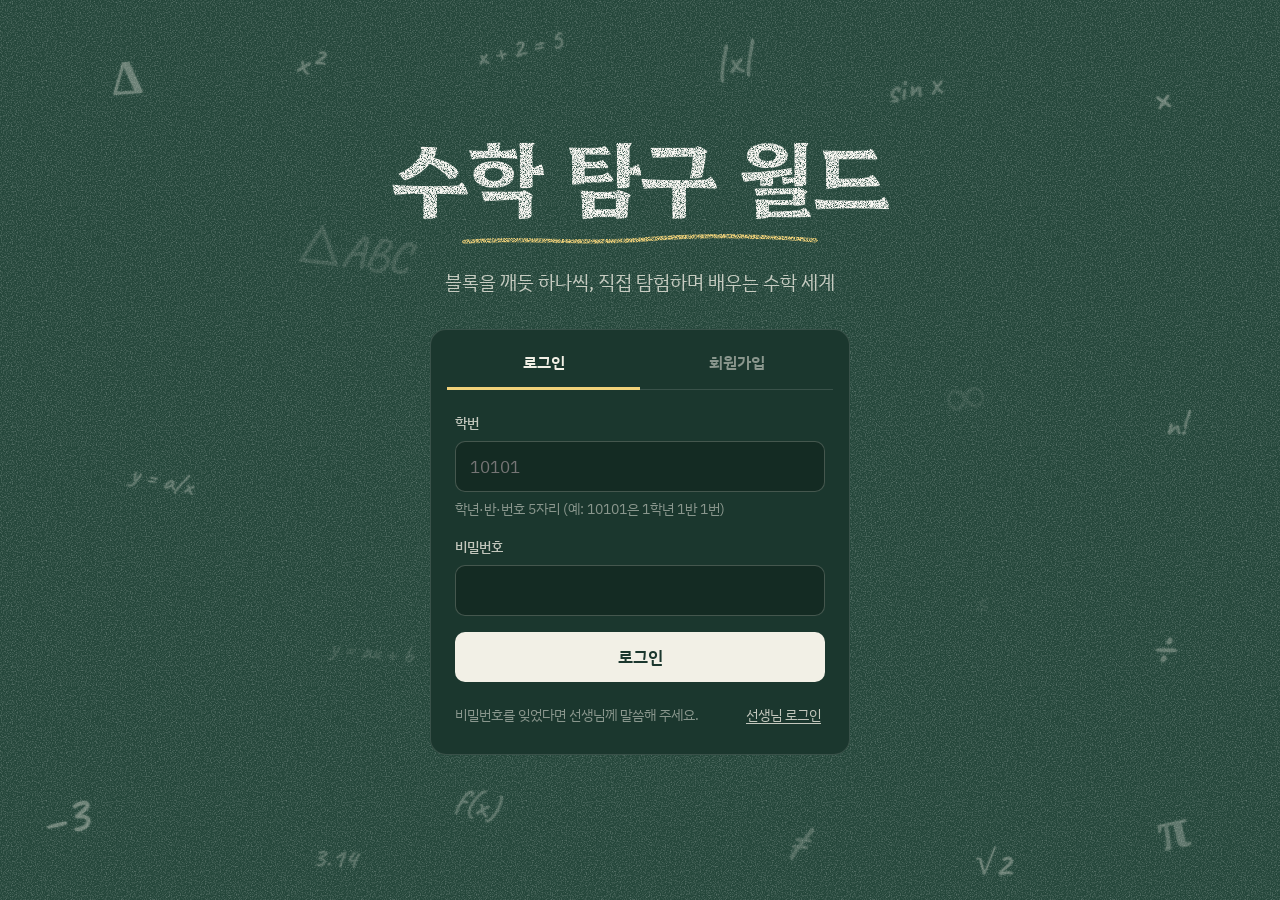
==== commit f2168f86: "Add files via upload" ====
--- a/world.html
+++ b/world.html
@@ -9,11 +9,11 @@
 <link rel="preconnect" href="https://fonts.googleapis.com">
 <link rel="preconnect" href="https://fonts.gstatic.com" crossorigin>
 <link rel="stylesheet" href="https://fonts.googleapis.com/css2?family=Caveat:wght@600&family=Hahmlet:wght@700&family=IBM+Plex+Sans+KR:wght@400;500;600&display=swap">
-<link rel="stylesheet" href="css/style.css?v=5">
+<link rel="stylesheet" href="css/style.css?v=6">
 <script src="js/config.js"></script>
 <!-- 활동 목록은 올릴 때마다 바로 보이도록 매번 새로 불러와요 -->
 <script>document.write('<script src="js/data.js?t=' + Date.now() + '"><\/script>');</script>
-<script src="js/common.js?v=5"></script>
+<script src="js/common.js?v=6"></script>
 <script>if (!EMW.getSession()) location.replace('index.html');</script>
 </head>
 <body>
--- a/css/style.css
+++ b/css/style.css
@@ -84,8 +84,9 @@
 
 @keyframes chalk-drift {
   0%   { transform: translate(-50%, -50%) translate(0, 0) rotate(var(--r)); }
-  50%  { transform: translate(-50%, -50%) translate(calc(var(--dx) * 0.6), var(--dy)) rotate(calc(var(--r) + 5deg)); }
-  100% { transform: translate(-50%, -50%) translate(var(--dx), calc(var(--dy) * -0.5)) rotate(calc(var(--r) - 4deg)); }
+  35%  { transform: translate(-50%, -50%) translate(calc(var(--dx) * 0.45), var(--dy)) rotate(calc(var(--r) + 9deg)); }
+  70%  { transform: translate(-50%, -50%) translate(calc(var(--dx) * 0.8), calc(var(--dy) * -0.35)) rotate(calc(var(--r) - 6deg)); }
+  100% { transform: translate(-50%, -50%) translate(var(--dx), calc(var(--dy) * 0.5)) rotate(calc(var(--r) + 3deg)); }
 }
 
 /* 분필로 쓴 제목 */
